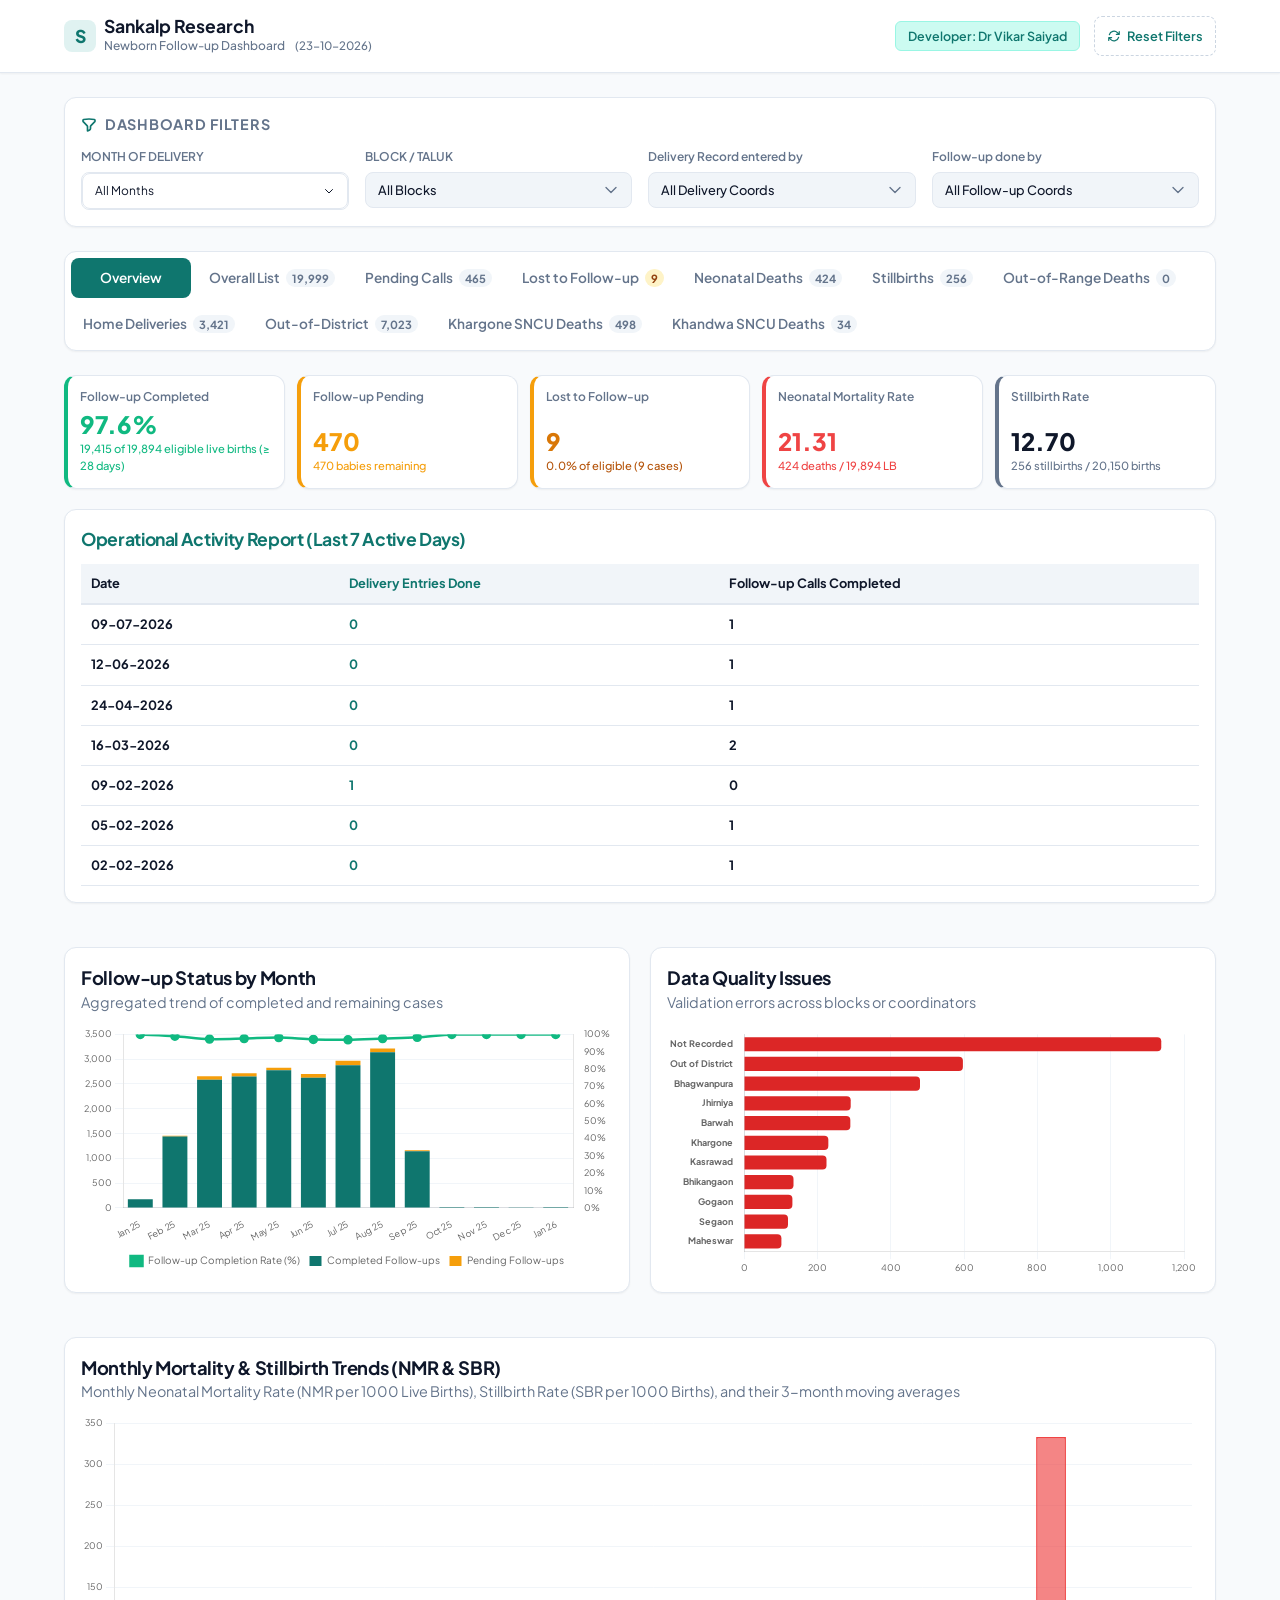
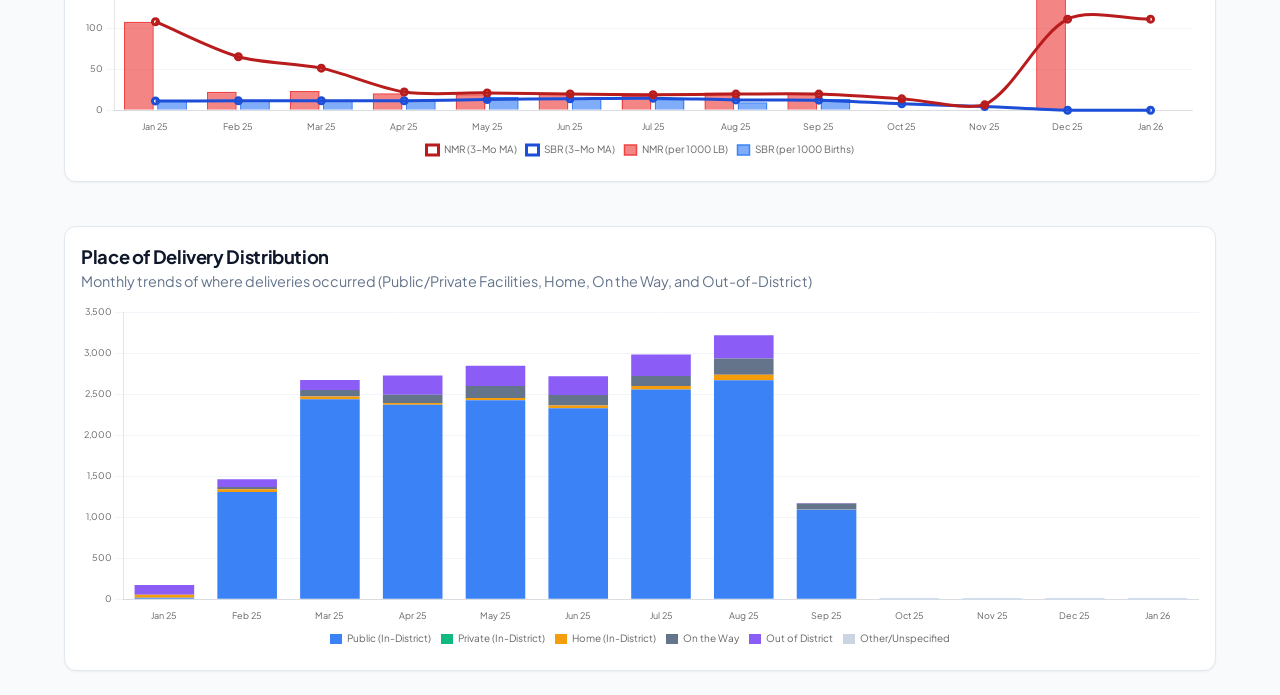
==== templates/index.html @ 80cd926b "Dashboard auto-update: 23-10-2026 17:20:36" ====
<!DOCTYPE html>
<html lang="en">
<head>
    <meta charset="UTF-8">
    <meta name="viewport" content="width=device-width, initial-scale=1.0, maximum-scale=1.0, user-scalable=no">
    <title>Sankalp Follow-up Dashboard</title>
    <link rel="stylesheet" href="index.css">
    <!-- Chart.js Standalone Bundle -->
    <script src="chart.min.js"></script>
</head>
<body>
    <div class="app-container">
        <!-- Sticky Header Navbar -->
        <header class="app-header">
            <div class="header-inner">
                <div class="brand-section">
                    <div class="brand-logo">S</div>
                    <div class="brand-title-wrap">
                        <span class="brand-title">Sankalp Research</span>
                        <span class="brand-subtitle">Newborn Follow-up Dashboard <span id="dashboard-last-updated" style="font-size: 0.72rem; color: #64748b; font-weight: 500; margin-left: 8px;"></span></span>
                    </div>
                </div>
                <div class="header-actions" style="display: flex; align-items: center; gap: 14px;">
                    <span class="developer-credit" style="font-size: 0.78rem; font-weight: 600; color: #0f766e; background: #ccfbf1; border: 1px solid #99f6e4; padding: 5px 12px; border-radius: 6px; white-space: nowrap;">Developer: Dr Vikar Saiyad</span>
                    <button id="reset-filters" class="reset-filters-btn" title="Reset all active filters">
                        <svg xmlns="http://www.w3.org/2000/svg" fill="none" viewBox="0 0 24 24" stroke-width="2" stroke="currentColor" style="width: 14px; height: 14px;">
                            <path stroke-linecap="round" stroke-linejoin="round" d="M16.023 9.348h4.992v-.001M2.985 19.644v-4.992m0 0h4.992m-4.993 0l3.181 3.183a8.25 8.25 0 0013.803-3.7M4.031 9.865a8.25 8.25 0 0113.803-3.7l3.181 3.182m0-4.991v4.99" />
                        </svg>
                        Reset Filters
                    </button>
                </div>
            </div>
        </header>

        <!-- Main Body Wrapper -->
        <main class="app-main">
            
            <!-- 1. Filters Dashboard Panel -->
            <section class="filters-panel" aria-label="Filters Panel">
                <div class="filters-header">
                    <span class="filters-title">
                        <svg xmlns="http://www.w3.org/2000/svg" fill="none" viewBox="0 0 24 24" stroke-width="2.5" stroke="currentColor" style="width: 16px; height: 16px; stroke: var(--color-primary);">
                            <path stroke-linecap="round" stroke-linejoin="round" d="M12 3c2.755 0 5.455.232 8.083.678.533.09.917.556.917 1.096v1.044a2.25 2.25 0 01-.659 1.591l-5.432 5.432a2.25 2.25 0 00-.659 1.591v2.927a2.25 2.25 0 01-1.244 2.013L9.75 21v-6.568a2.25 2.25 0 00-.659-1.591L3.659 7.409A2.25 2.25 0 013 5.818V4.774c0-.54.384-1.006.917-1.096A48.32 48.32 0 0112 3z" />
                        </svg>
                        Dashboard Filters
                    </span>
                </div>
                <div class="filters-grid">
                    <!-- Month Filter (Custom Multiselect) -->
                    <div class="filter-group" style="position: relative;">
                        <label class="filter-label">MONTH OF DELIVERY</label>
                        <div class="custom-multiselect" id="multiselect-month" style="width: 100%; border: 1px solid var(--color-border); border-radius: var(--radius-sm); background: #fff; cursor: pointer; position: relative;">
                            <div class="multiselect-select-box" style="padding: 6px 12px; font-size: 0.75rem; display: flex; justify-content: space-between; align-items: center; height: 36px; border: 1px solid var(--color-border); border-radius: var(--radius-sm);" onclick="toggleMonthDropdown(event)">
                                <span id="multiselect-label-month">All Months</span>
                                <svg style="width: 12px; height: 12px; fill: none; stroke: currentColor; stroke-width: 2;" viewBox="0 0 24 24">
                                    <path stroke-linecap="round" stroke-linejoin="round" d="M19 9l-7 7-7-7" />
                                </svg>
                            </div>
                            <div class="multiselect-options-container" id="multiselect-options-month" style="display: none; position: absolute; top: 100%; left: 0; right: 0; background: #fff; border: 1px solid var(--color-border); border-radius: var(--radius-sm); max-height: 250px; overflow-y: auto; z-index: 1000; box-shadow: var(--shadow-md); padding: 6px 0;">
                                <div style="padding: 4px 12px; border-bottom: 1px solid var(--color-bg-sunken); display: flex; justify-content: space-between; gap: 8px;">
                                    <button onclick="selectMonthPreset('ALL', event)" style="background: none; border: none; color: var(--color-primary); font-size: 0.7rem; font-weight: 700; cursor: pointer; padding: 0;">Select All</button>
                                    <button onclick="selectMonthPreset('NONE', event)" style="background: none; border: none; color: var(--color-text-muted); font-size: 0.7rem; font-weight: 700; cursor: pointer; padding: 0;">Clear All</button>
                                </div>
                                <div id="multiselect-checkbox-list-month">
                                    <!-- Checkboxes populated dynamically -->
                                </div>
                            </div>
                        </div>
                    </div>
                    <!-- Block Filter -->
                    <div class="filter-group">
                        <label for="filter-block" class="filter-label">BLOCK / TALUK</label>
                        <select id="filter-block" class="filter-select">
                            <option value="ALL">All Blocks</option>
                        </select>
                    </div>
                    <!-- Delivery Coordinator Filter -->
                    <div class="filter-group">
                        <label for="filter-deliv-coord" class="filter-label">Delivery Record entered by</label>
                        <select id="filter-deliv-coord" class="filter-select">
                            <option value="ALL">All Coordinators</option>
                        </select>
                    </div>
                    <!-- Follow-up Coordinator Filter -->
                    <div class="filter-group">
                        <label for="filter-followup-coord" class="filter-label">Follow-up done by</label>
                        <select id="filter-followup-coord" class="filter-select">
                            <option value="ALL">All Coordinators</option>
                        </select>
                    </div>
                </div>
            </section>

            <!-- 2. Tab Navigation Header -->
            <nav class="tab-navigation" aria-label="Dashboard Tab Navigation">
                <button class="tab-btn active" data-tab="overview">
                    Overview
                </button>
                <button class="tab-btn" data-tab="overall">
                    Overall List
                    <span id="badge-overall" class="tab-badge">0</span>
                </button>
                <button class="tab-btn" data-tab="pending">
                    Pending Calls
                    <span id="badge-pending" class="tab-badge">0</span>
                </button>
                <button class="tab-btn" data-tab="lost-followup">
                    Lost to Follow-up
                    <span id="badge-lost-followup" class="tab-badge" style="background: #fef3c7; color: #92400e;">0</span>
                </button>
                <button class="tab-btn" data-tab="deaths">
                    Neonatal Deaths
                    <span id="badge-deaths" class="tab-badge">0</span>
                </button>
                <button class="tab-btn" data-tab="stillbirths">
                    Stillbirths
                    <span id="badge-stillbirths" class="tab-badge">0</span>
                </button>
                <button class="tab-btn" data-tab="out-range-deaths">
                    Out-of-Range Deaths
                    <span id="badge-out-range-deaths" class="tab-badge">0</span>
                </button>
                <button class="tab-btn" data-tab="home-deliveries">
                    Home Deliveries
                    <span id="badge-home-deliveries" class="tab-badge">0</span>
                </button>
                <button class="tab-btn" data-tab="out-district-deliveries">
                    Out-of-District
                    <span id="badge-out-district-deliveries" class="tab-badge">0</span>
                </button>
                <button class="tab-btn" data-tab="sncu-deaths">
                    Khargone SNCU Deaths
                    <span id="badge-sncu-deaths" class="tab-badge">0</span>
                </button>
                <button class="tab-btn" data-tab="khandwa-sncu-deaths">
                    Khandwa SNCU Deaths
                    <span id="badge-khandwa-sncu-deaths" class="tab-badge">0</span>
                </button>
            </nav>

            <!-- ================= TAB 1: OVERVIEW & KPIS ================= -->
            <div id="panel-overview" class="tab-panel active">
                <!-- Summary Statistics Cards -->
                <section class="kpis-grid" aria-label="Key Performance Indicators">
                    <div class="kpi-card kpi-completed">
                        <span class="kpi-title">Follow-up Completed</span>
                        <div>
                            <div id="kpi-completion-rate" class="kpi-value">0%</div>
                            <div id="kpi-completion-detail" class="kpi-subtext" style="color: var(--color-success);">0 completed</div>
                        </div>
                    </div>
                    <div class="kpi-card kpi-pending">
                        <span class="kpi-title">Follow-up Pending</span>
                        <div>
                            <div id="kpi-pending-count" class="kpi-value">0</div>
                            <div id="kpi-pending-detail" class="kpi-subtext" style="color: var(--color-warning);">0 babies remaining</div>
                        </div>
                    </div>
                    <div class="kpi-card kpi-lost" style="border-left: 4px solid #f59e0b; cursor: pointer;" onclick="document.querySelector('[data-tab=\'lost-followup\']').click()" title="Click to view Lost to Follow-up cases">
                        <span class="kpi-title">Lost to Follow-up</span>
                        <div>
                            <div id="kpi-lost-count" class="kpi-value" style="color: #d97706;">0</div>
                            <div id="kpi-lost-detail" class="kpi-subtext" style="color: #b45309;">0 cases</div>
                        </div>
                    </div>
                    <div class="kpi-card kpi-nmr">
                        <span class="kpi-title">Neonatal Mortality Rate</span>
                        <div>
                            <div id="kpi-nmr-rate" class="kpi-value">0.00</div>
                            <div id="kpi-nmr-detail" class="kpi-subtext" style="color: var(--color-danger);">0 deaths / 0 live births</div>
                        </div>
                    </div>
                    <div class="kpi-card kpi-sb">
                        <span class="kpi-title">Stillbirth Rate</span>
                        <div>
                            <div id="kpi-stillbirth-rate" class="kpi-value">0.00</div>
                            <div id="kpi-stillbirth-detail" class="kpi-subtext" style="color: var(--color-text-muted);">0 deaths / 0 total</div>
                        </div>
                    </div>
                </section>

                <!-- Last 7 Days Operational Activity Summary -->
                <section class="activity-banner" style="background:#fff; border:1px solid var(--color-border); border-radius:var(--radius-md); padding:16px; margin-bottom:24px; box-shadow:var(--shadow-sm);">
                    <h2 style="font-size:1.1rem; font-weight:700; color:var(--color-primary); margin:0 0 12px 0; display:flex; align-items:center; gap:8px;">
                         Operational Activity Report (Last 7 Active Days)
                    </h2>
                    <div style="overflow-x:auto;">
                        <table class="linelist-table" style="width:100%; border-collapse:collapse; font-size:0.8rem; background:#fff;">
                            <thead>
                                <tr style="background:var(--color-bg-sunken); text-align:left;">
                                    <th style="padding:10px; border-bottom:2px solid var(--color-border); font-weight:700;">Date</th>
                                    <th style="padding:10px; border-bottom:2px solid var(--color-border); color:var(--color-primary); font-weight:700;">Delivery Entries Done</th>
                                    <th style="padding:10px; border-bottom:2px solid var(--color-border); color:var(--color-secondary); font-weight:700;">Follow-up Calls Completed</th>
                                </tr>
                            </thead>
                            <tbody id="activity-report-body">
                                <!-- Populated dynamically -->
                            </tbody>
                        </table>
                    </div>
                </section>

                <!-- Visual Charts Trend Section -->
                <section class="charts-section" aria-label="Visual Analytics">
                    <div class="chart-card">
                        <div class="chart-header">
                            <h2>Follow-up Status by Month</h2>
                            <p>Aggregated trend of completed and remaining cases</p>
                        </div>
                        <div class="chart-container">
                            <canvas id="monthlyTrendChart"></canvas>
                        </div>
                    </div>
                    <div class="chart-card">
                        <div class="chart-header">
                            <h2>Data Quality Issues</h2>
                            <p>Validation errors across blocks or coordinators</p>
                        </div>
                        <div class="chart-container">
                            <canvas id="blockCompletionChart"></canvas>
                        </div>
                    </div>
                </section>

                <!-- Full-width Monthly Mortality & Stillbirth Trends Chart -->
                <section style="margin-top:24px;">
                    <div class="chart-card" style="width:100%; min-height:400px;">
                        <div class="chart-header">
                            <h2>Monthly Mortality & Stillbirth Trends (NMR & SBR)</h2>
                            <p>Monthly Neonatal Mortality Rate (NMR per 1000 Live Births), Stillbirth Rate (SBR per 1000 Births), and their 3-month moving averages</p>
                        </div>
                        <div class="chart-container" style="height:350px;">
                            <canvas id="mortalityTrendChart"></canvas>
                        </div>
                    </div>
                </section>

                <!-- Place of Delivery Distribution Chart -->
                <section style="margin-top:24px;">
                    <div class="chart-card" style="width:100%; min-height:400px;">
                        <div class="chart-header">
                            <h2>Place of Delivery Distribution</h2>
                            <p>Monthly trends of where deliveries occurred (Public/Private Facilities, Home, On the Way, and Out-of-District)</p>
                        </div>
                        <div class="chart-container" style="height:350px;">
                            <canvas id="placeOfDeliveryChart"></canvas>
                        </div>
                    </div>
                </section>
            </div>

            <!-- ================= TAB 2: OVERALL LINE LIST ================= -->
            <div id="panel-overall" class="tab-panel">
                <div class="line-list-wrapper">
                    <div class="list-header-row">
                        <div class="list-title-wrap">
                            <h2>Overall Delivery Records</h2>
                            <p>Full registry of births, tracking delivery status and outcomes (Click rows to expand details)</p>
                        </div>
                        <div class="list-controls">
                            <!-- Toggle to show only discrepancy cases -->
                            <div class="filter-group" style="margin: 0; min-width: 180px; display: inline-flex; flex-direction: column;">
                                <label for="filter-discrepancy-notif-reg" class="filter-label" style="font-size: 0.65rem; margin-bottom: 2px; font-weight: 700; color: var(--color-text-muted);">NOTIFICATION & REGISTRATION VALIDATION FILTER</label>
                                <select id="filter-discrepancy-notif-reg" class="filter-select" style="font-size: 0.75rem; padding: 4px 8px; height: 32px; border: 1px solid var(--color-border); border-radius: var(--radius-sm); background: #fff; cursor: pointer;">
                                    <option value="ALL">All Records</option>
                                    <option value="ANY">Any Form 1 Error</option>
                                    <option value="NONE">No Form 1 Error</option>
                                    <option value="1.1">1.1 Delivery Date Missing</option>
                                    <option value="1.2">1.2 Block Name Missing</option>
                                    <option value="1.3">1.3 Gestational Age Missing</option>
                                    <option value="1.4">1.4 Gestational Age Mismatch</option>
                                    <option value="1.5">1.5 Delivery Type Missing</option>
                                    <option value="1.6">1.6 Delivery Location Missing</option>
                                    <option value="1.7">1.7 Number of Babies Delivered Missing</option>
                                    <option value="1.8">1.8 Baby Not Registered after Notification</option>
                                    <option value="1.9">1.9 Status of the baby at birth mismatched</option>
                                    <option value="1.10">1.10 Stillbirth with GA < 28 wks or Weight < 1000g</option>
                                    <option value="1.11">1.11 Baby Gender Missing</option>
                                    <option value="1.12">1.12 Birth Weight Missing / 9999</option>
                                    <option value="1.13">1.13 Gestational Age < 24 for Live Birth</option>
                                    <option value="1.14">1.14 Intergrowth Chart GA vs BW Mismatch</option>
                                    <option value="1.15">1.15 Mobile Number Issues</option>
                                    <option value="1.16">1.16 Duplicate Entries</option>
                                    <option value="1.17">1.17 Future Date Issues</option>
                                </select>
                            </div>
                            <div class="filter-group" style="margin: 0; min-width: 180px; display: inline-flex; flex-direction: column; margin-left: 12px;">
                                <label for="filter-discrepancy-day29" class="filter-label" style="font-size: 0.65rem; margin-bottom: 2px; font-weight: 700; color: var(--color-text-muted);">DAY 29 FOLLOW-UP VALIDATION FILTER</label>
                                <select id="filter-discrepancy-day29" class="filter-select" style="font-size: 0.75rem; padding: 4px 8px; height: 32px; border: 1px solid var(--color-border); border-radius: var(--radius-sm); background: #fff; cursor: pointer;">
                                    <option value="ALL">All Records</option>
                                    <option value="ANY">Any Form 2 Error</option>
                                    <option value="NONE">No Form 2 Error</option>
                                    <option value="2.1">2.1 Status of Baby at Day 29 Follow-up Missing / Due</option>
                                    <option value="2.2">2.2 Date of Death Missing</option>
                                    <option value="2.3">2.3 Place of Death Missing</option>
                                    <option value="2.4">2.4 Age at Death Invalid</option>
                                    <option value="2.5">2.5 Factors Associated with newborn deaths missing</option>
                                    <option value="2.6">2.6 Follow-up Date Conflicts</option>
                                    <option value="2.7">2.7 Death Timeline Issues</option>
                                </select>
                            </div>
                            <div class="filter-group" style="margin: 0; min-width: 180px; display: inline-flex; flex-direction: column; margin-left: 12px;">
                                <label for="filter-deliv-loc" class="filter-label" style="font-size: 0.65rem; margin-bottom: 2px; font-weight: 700; color: var(--color-text-muted);">DELIVERY LOCATION FILTER</label>
                                <select id="filter-deliv-loc" class="filter-select" style="font-size: 0.75rem; padding: 4px 8px; height: 32px; border: 1px solid var(--color-border); border-radius: var(--radius-sm); background: #fff; cursor: pointer;">
                                    <option value="ALL">All Locations</option>
                                    <option value="Public Facility (In-District)">Public Facility (In-District)</option>
                                    <option value="Private Facility (In-District)">Private Facility (In-District)</option>
                                    <option value="Home (In-District)">Home (In-District)</option>
                                    <option value="On the Way">On the Way</option>
                                    <option value="Out of District">Out of District</option>
                                    <option value="Other/Unspecified">Other/Unspecified</option>
                                </select>
                            </div>
                            <span id="overall-count-badge" class="list-count-badge">0 records</span>
                            <div class="search-bar-wrap">
                                <svg class="search-icon" xmlns="http://www.w3.org/2000/svg" fill="none" viewBox="0 0 24 24" stroke-width="2" stroke="currentColor">
                                    <path stroke-linecap="round" stroke-linejoin="round" d="M21 21l-5.197-5.197m0 0A7.5 7.5 0 105.196 5.196a7.5 7.5 0 0010.637 10.637z" />
                                </svg>
                                <input id="search-overall" type="search" class="search-input" placeholder="Search mother name, ID, phone...">
                            </div>
                            <div class="export-btn-group" style="display: flex; gap: 8px; align-items: center; margin-left: 12px; margin-right: 4px;">
                                <button onclick="exportToCSV('overall')" class="export-btn" title="Export filtered list to Excel CSV" style="display: inline-flex; align-items: center; gap: 4px; padding: 5px 10px; font-size: 11px; font-weight: 600; color: #fff; background: var(--color-primary); border: none; border-radius: var(--radius-sm); cursor: pointer; transition: background 0.15s ease;">
                                    <svg style="width: 12px; height: 12px;" fill="currentColor" viewBox="0 0 24 24"><path d="M19 9h-4V3H9v6H5l7 7 7-7zM5 18v2h14v-2H5z"/></svg> Export
                                </button>
                                <button onclick="copyToClipboard('overall')" class="export-btn" title="Copy filtered list to clipboard" style="display: inline-flex; align-items: center; gap: 4px; padding: 5px 10px; font-size: 11px; font-weight: 600; color: #fff; background: var(--color-secondary); border: none; border-radius: var(--radius-sm); cursor: pointer; transition: background 0.15s ease;">
                                    <svg style="width: 12px; height: 12px;" fill="currentColor" viewBox="0 0 24 24"><path d="M16 1H4c-1.1 0-2 .9-2 2v14h2V3h12V1zm3 4H8c-1.1 0-2 .9-2 2v14c0 1.1.9 2 2 2h11c1.1 0 2-.9 2-2V7c0-1.1-.9-2-2-2zm0 16H8V7h11v14z"/></svg> Copy
                                </button>
                            </div>
                        </div>
                    </div>

                    <!-- Desktop Tables Container -->
                    <div class="table-responsive-container">
                        <table class="dashboard-table" id="overall-table">
                            <thead>
                                <tr>
                                    <th class="sortable" data-sort="id">Record ID <span class="sort-indicator"></span></th>
                                    <th class="sortable" data-sort="block">Block <span class="sort-indicator"></span></th>
                                    <th class="sortable" data-sort="name">Mother Name <span class="sort-indicator"></span></th>
                                    <th class="sortable" data-sort="deliv_date">Delivery Date <span class="sort-indicator"></span></th>
                                    <th class="sortable" data-sort="deliv_loc">Delivery Location <span class="sort-indicator"></span></th>
                                    <th class="sortable" data-sort="deliv_place">Delivery Place Name <span class="sort-indicator"></span></th>
                                    <th class="sortable" data-sort="phone1">Family Mobile <span class="sort-indicator"></span></th>
                                    <th>Baby 1 Final Status</th>
                                    <th>Baby 2 Final Status</th>
                                    <th>Baby 3 Final Status</th>
                                    <th class="sortable" data-sort="has_disc">Issues <span class="sort-indicator"></span></th>
                                </tr>
                            </thead>
                            <tbody id="overall-table-body">
                                <!-- Populated dynamically -->
                            </tbody>
                        </table>
                    </div>

                    <!-- Mobile Card Stack Container -->
                    <div id="overall-cards-container" class="cards-list-container">
                        <!-- Populated dynamically -->
                    </div>

                    <div class="load-more-wrap">
                        <button id="load-more-overall" class="load-more-btn">Load More Records</button>
                    </div>
                </div>
            </div>

            <!-- ================= TAB 3: PENDING FOLLOW UP LINE LIST ================= -->
            <div id="panel-pending" class="tab-panel">
                <div class="line-list-wrapper">
                    <div class="list-header-row">
                        <div class="list-title-wrap">
                            <h2>Remaining 28-day Follow-up Calls</h2>
                            <p>Live list of mothers requiring newborn tracking calls with address & ASHA contacts</p>
                        </div>
                        <div class="list-controls">
                            <span id="pending-count-badge" class="list-count-badge">0 pending</span>
                            <div class="filter-group-inline" style="margin-right: 12px; display: inline-flex; align-items: center; gap: 6px;">
                                <label for="filter-pending-type" style="font-size: 0.65rem; font-weight: 700; color: var(--color-text-muted); text-transform: uppercase;">Follow-up Type</label>
                                <select id="filter-pending-type" class="filter-select" style="font-size: 0.75rem; padding: 4px 8px; height: 32px; border: 1px solid var(--color-border); border-radius: var(--radius-sm); background: #fff; cursor: pointer; min-width: 250px;">
                                    <option value="ALL">All Pending (Age >= 29 Days)</option>
                                    <option value="D29">29th Day Follow-up (Age 29 Days)</option>
                                    <option value="OVERDUE">Previous Pending Follow-ups (Age >= 30 Days)</option>
                                </select>
                            </div>
                            <div class="search-bar-wrap">
                                <svg class="search-icon" xmlns="http://www.w3.org/2000/svg" fill="none" viewBox="0 0 24 24" stroke-width="2" stroke="currentColor">
                                    <path stroke-linecap="round" stroke-linejoin="round" d="M21 21l-5.197-5.197m0 0A7.5 7.5 0 105.196 5.196a7.5 7.5 0 0010.637 10.637z" />
                                </svg>
                                <input id="search-pending" type="search" class="search-input" placeholder="Search name, phone, village...">
                            </div>
                            <div class="export-btn-group" style="display: flex; gap: 8px; align-items: center; margin-left: 12px; margin-right: 4px;">
                                <button onclick="exportToCSV('pending')" class="export-btn" title="Export filtered list to Excel CSV" style="display: inline-flex; align-items: center; gap: 4px; padding: 5px 10px; font-size: 11px; font-weight: 600; color: #fff; background: var(--color-primary); border: none; border-radius: var(--radius-sm); cursor: pointer; transition: background 0.15s ease;">
                                    <svg style="width: 12px; height: 12px;" fill="currentColor" viewBox="0 0 24 24"><path d="M19 9h-4V3H9v6H5l7 7 7-7zM5 18v2h14v-2H5z"/></svg> Export
                                </button>
                                <button onclick="copyToClipboard('pending')" class="export-btn" title="Copy filtered list to clipboard" style="display: inline-flex; align-items: center; gap: 4px; padding: 5px 10px; font-size: 11px; font-weight: 600; color: #fff; background: var(--color-secondary); border: none; border-radius: var(--radius-sm); cursor: pointer; transition: background 0.15s ease;">
                                    <svg style="width: 12px; height: 12px;" fill="currentColor" viewBox="0 0 24 24"><path d="M16 1H4c-1.1 0-2 .9-2 2v14h2V3h12V1zm3 4H8c-1.1 0-2 .9-2 2v14c0 1.1.9 2 2 2h11c1.1 0 2-.9 2-2V7c0-1.1-.9-2-2-2zm0 16H8V7h11v14z"/></svg> Copy
                                </button>
                            </div>
                        </div>
                    </div>

                    <!-- Desktop Tables Container -->
                    <div class="table-responsive-container">
                        <table class="dashboard-table" id="pending-table">
                            <thead>
                                <tr>
                                    <th class="sortable" data-sort="id">Record ID <span class="sort-indicator"></span></th>
                                    <th class="sortable" data-sort="block">Block <span class="sort-indicator"></span></th>
                                    <th class="sortable" data-sort="name">Mother Name <span class="sort-indicator"></span></th>
                                    <th class="sortable" data-sort="delivery_date">Delivery Date <span class="sort-indicator"></span></th>
                                    <th class="sortable" data-sort="coord">Entered By <span class="sort-indicator"></span></th>
                                    <th class="sortable" data-sort="village">Address Details (Village, GP) <span class="sort-indicator"></span></th>
                                    <th>ASHA & Subcentre Contacts</th>
                                    <th>Calls (Pill Buttons)</th>
                                    <th>Final Status</th>
                                </tr>
                            </thead>
                            <tbody id="pending-table-body">
                                <!-- Populated dynamically -->
                            </tbody>
                        </table>
                    </div>

                    <!-- Mobile Card Stack Container -->
                    <div id="pending-cards-container" class="cards-list-container">
                        <!-- Populated dynamically -->
                    </div>

                    <div class="load-more-wrap">
                        <button id="load-more-pending" class="load-more-btn">Load More Pending</button>
                    </div>
                </div>
            </div>


            <!-- ================= TAB: LOST TO FOLLOW-UP LINE LIST ================= -->
            <div id="panel-lost-followup" class="tab-panel">
                <div class="line-list-wrapper">
                    <div class="list-header-row">
                        <div class="list-title-wrap">
                            <h2>Lost to Follow-up Cases</h2>
                            <p>Line list of mothers and newborns where 28-day follow-up could not be completed due to invalid numbers, switch off, or migration</p>
                        </div>
                        <div class="list-controls">
                            <span id="lost-followup-count-badge" class="list-count-badge">0 cases</span>
                            <div class="filter-group-inline" style="margin-right: 12px; display: inline-flex; align-items: center; gap: 6px;">
                                <label for="filter-lost-category" style="font-size: 0.65rem; font-weight: 700; color: var(--color-text-muted); text-transform: uppercase;">Lost Reason</label>
                                <select id="filter-lost-category" class="filter-select" style="font-size: 0.75rem; padding: 4px 8px; height: 32px; border: 1px solid var(--color-border); border-radius: var(--radius-sm); background: #fff; cursor: pointer; min-width: 200px;">
                                    <option value="ALL">All Reasons</option>
                                    <option value="Wrong Number">Wrong Number (गलत नंबर)</option>
                                    <option value="Switched Off">Switched Off (स्विच ऑफ)</option>
                                    <option value="Not Responding">Not Responding (कॉल नहीं उठाया)</option>
                                    <option value="Contact Not Available">Contact Not Available (संपर्क उपलब्ध नहीं)</option>
                                    <option value="Out of District / Migrated">Out of District / Migrated (पलायन)</option>
                                    <option value="Other Reason">Other Reason (अन्य कारण)</option>
                                </select>
                            </div>
                            <div class="search-bar-wrap">
                                <svg class="search-icon" xmlns="http://www.w3.org/2000/svg" fill="none" viewBox="0 0 24 24" stroke-width="2" stroke="currentColor">
                                    <path stroke-linecap="round" stroke-linejoin="round" d="M21 21l-5.197-5.197m0 0A7.5 7.5 0 105.196 5.196a7.5 7.5 0 0010.637 10.637z" />
                                </svg>
                                <input id="search-lost-followup" type="search" class="search-input" placeholder="Search name, phone, village, reason...">
                            </div>
                            <div class="export-btn-group" style="display: flex; gap: 8px; align-items: center; margin-left: 12px; margin-right: 4px;">
                                <button onclick="exportToCSV('lost-followup')" class="export-btn" title="Export filtered list to Excel CSV" style="display: inline-flex; align-items: center; gap: 4px; padding: 5px 10px; font-size: 11px; font-weight: 600; color: #fff; background: var(--color-primary); border: none; border-radius: var(--radius-sm); cursor: pointer; transition: background 0.15s ease;">
                                    <svg style="width: 12px; height: 12px;" fill="currentColor" viewBox="0 0 24 24"><path d="M19 9h-4V3H9v6H5l7 7 7-7zM5 18v2h14v-2H5z"/></svg> Export
                                </button>
                                <button onclick="copyToClipboard('lost-followup')" class="export-btn" title="Copy filtered list to clipboard" style="display: inline-flex; align-items: center; gap: 4px; padding: 5px 10px; font-size: 11px; font-weight: 600; color: #fff; background: var(--color-secondary); border: none; border-radius: var(--radius-sm); cursor: pointer; transition: background 0.15s ease;">
                                    <svg style="width: 12px; height: 12px;" fill="currentColor" viewBox="0 0 24 24"><path d="M16 1H4c-1.1 0-2 .9-2 2v14h2V3h12V1zm3 4H8c-1.1 0-2 .9-2 2v14c0 1.1.9 2 2 2h11c1.1 0 2-.9 2-2V7c0-1.1-.9-2-2-2zm0 16H8V7h11v14z"/></svg> Copy
                                </button>
                            </div>
                        </div>
                    </div>

                    <!-- Desktop Tables Container -->
                    <div class="table-responsive-container">
                        <table class="dashboard-table" id="lost-followup-table">
                            <thead>
                                <tr>
                                    <th class="sortable" data-sort="id">Record ID <span class="sort-indicator"></span></th>
                                    <th class="sortable" data-sort="block">Block <span class="sort-indicator"></span></th>
                                    <th class="sortable" data-sort="name">Mother Name <span class="sort-indicator"></span></th>
                                    <th class="sortable" data-sort="delivery_date">Delivery Date & Age <span class="sort-indicator"></span></th>
                                    <th class="sortable" data-sort="followup_coord">Follow-up Coordinator <span class="sort-indicator"></span></th>
                                    <th class="sortable" data-sort="village">Address Details (Village, Subcentre) <span class="sort-indicator"></span></th>
                                    <th>ANM & CHO Contacts</th>
                                    <th>Family Mobile No.</th>
                                    <th>Loss Category & Remark</th>
                                </tr>
                            </thead>
                            <tbody id="lost-followup-table-body">
                                <!-- Populated dynamically -->
                            </tbody>
                        </table>
                    </div>

                    <!-- Mobile Card Stack Container -->
                    <div id="lost-followup-cards-container" class="cards-list-container">
                        <!-- Populated dynamically -->
                    </div>

                    <div class="load-more-wrap">
                        <button id="load-more-lost-followup" class="load-more-btn">Load More Lost Cases</button>
                    </div>
                </div>
            </div>

            <!-- ================= TAB 4: NEONATAL DEATHS LINE LIST ================= -->
            <div id="panel-deaths" class="tab-panel">
                <div class="line-list-wrapper">
                    <div class="list-header-row">
                        <div class="list-title-wrap">
                            <h2>Neonatal Death Registry (<= 28 Days)</h2>
                            <p>List of live-born babies who died during the neonatal follow-up window</p>
                        </div>
                        <div class="list-controls">
                            <span id="deaths-count-badge" class="list-count-badge">0 deaths</span>
                            <div class="search-bar-wrap">
                                <svg class="search-icon" xmlns="http://www.w3.org/2000/svg" fill="none" viewBox="0 0 24 24" stroke-width="2" stroke="currentColor">
                                    <path stroke-linecap="round" stroke-linejoin="round" d="M21 21l-5.197-5.197m0 0A7.5 7.5 0 105.196 5.196a7.5 7.5 0 0010.637 10.637z" />
                                </svg>
                                <input id="search-deaths" type="search" class="search-input" placeholder="Search mother name, baby ID...">
                            </div>
                            <div class="export-btn-group" style="display: flex; gap: 8px; align-items: center; margin-left: 12px; margin-right: 4px;">
                                <button onclick="exportToCSV('deaths')" class="export-btn" title="Export filtered list to Excel CSV" style="display: inline-flex; align-items: center; gap: 4px; padding: 5px 10px; font-size: 11px; font-weight: 600; color: #fff; background: var(--color-primary); border: none; border-radius: var(--radius-sm); cursor: pointer; transition: background 0.15s ease;">
                                    <svg style="width: 12px; height: 12px;" fill="currentColor" viewBox="0 0 24 24"><path d="M19 9h-4V3H9v6H5l7 7 7-7zM5 18v2h14v-2H5z"/></svg> Export
                                </button>
                                <button onclick="copyToClipboard('deaths')" class="export-btn" title="Copy filtered list to clipboard" style="display: inline-flex; align-items: center; gap: 4px; padding: 5px 10px; font-size: 11px; font-weight: 600; color: #fff; background: var(--color-secondary); border: none; border-radius: var(--radius-sm); cursor: pointer; transition: background 0.15s ease;">
                                    <svg style="width: 12px; height: 12px;" fill="currentColor" viewBox="0 0 24 24"><path d="M16 1H4c-1.1 0-2 .9-2 2v14h2V3h12V1zm3 4H8c-1.1 0-2 .9-2 2v14c0 1.1.9 2 2 2h11c1.1 0 2-.9 2-2V7c0-1.1-.9-2-2-2zm0 16H8V7h11v14z"/></svg> Copy
                                </button>
                            </div>
                        </div>
                    </div>

                    <!-- Neonatal Deaths Sub-Filters -->
                    <div class="tab-filters-row" style="display:flex; flex-wrap:wrap; gap:16px; margin-bottom:16px; background:#f8fafc; padding:12px; border-radius:var(--radius-sm); border: 1px solid var(--color-border); align-items:center;">
                        <div class="filter-group" style="margin: 0; min-width: 140px; display: flex; flex-direction: column;">
                            <label for="filter-death-baby-num" class="filter-label" style="font-size: 0.65rem; margin-bottom: 2px; font-weight:700; color: var(--color-text-muted);">FILTER BY BABY NUMBER</label>
                            <select id="filter-death-baby-num" class="filter-select" style="font-size: 0.75rem; padding: 4px 8px; height: 32px; width: 100%; border: 1px solid var(--color-border); border-radius: var(--radius-sm); background: #fff; cursor: pointer;">
                                <option value="ALL">All Babies</option>
                                <option value="Baby 1">Baby 1</option>
                                <option value="Baby 2">Baby 2</option>
                                <option value="Baby 3">Baby 3</option>
                            </select>
                        </div>
                        <div class="filter-group" style="margin: 0; min-width: 180px; display: flex; flex-direction: column;">
                            <label for="filter-death-place" class="filter-label" style="font-size: 0.65rem; margin-bottom: 2px; font-weight:700; color: var(--color-text-muted);">FILTER BY PLACE OF DEATH</label>
                            <select id="filter-death-place" class="filter-select" style="font-size: 0.75rem; padding: 4px 8px; height: 32px; width: 100%; border: 1px solid var(--color-border); border-radius: var(--radius-sm); background: #fff; cursor: pointer;">
                                <option value="ALL">All Places of Death</option>
                            </select>
                        </div>
                        <div class="filter-group" style="margin: 0; min-width: 200px; display: flex; flex-direction: column;">
                            <label for="filter-death-deliv-place" class="filter-label" style="font-size: 0.65rem; margin-bottom: 2px; font-weight:700; color: var(--color-text-muted);">FILTER BY PLACE OF DELIVERY (COL BY)</label>
                            <select id="filter-death-deliv-place" class="filter-select" style="font-size: 0.75rem; padding: 4px 8px; height: 32px; width: 100%; border: 1px solid var(--color-border); border-radius: var(--radius-sm); background: #fff; cursor: pointer;">
                                <option value="ALL">All Places of Delivery</option>
                            </select>
                        </div>
                    </div>

                    <!-- Desktop Tables Container -->
                    <div class="table-responsive-container">
                        <table class="dashboard-table" id="deaths-table">
                            <thead>
                                <tr>
                                    <th class="sortable" data-sort="id">Record ID <span class="sort-indicator">↕</span></th>
                                    <th class="sortable" data-sort="block">Block <span class="sort-indicator">↕</span></th>
                                    <th class="sortable" data-sort="name">Mother Name <span class="sort-indicator">↕</span></th>
                                    <th class="sortable" data-sort="baby_num">Baby <span class="sort-indicator">↕</span></th>
                                    <th class="sortable" data-sort="sex">Sex <span class="sort-indicator">↕</span></th>
                                    <th class="sortable" data-sort="weight">Birth Weight <span class="sort-indicator">↕</span></th>
                                    <th class="sortable" data-sort="delivery_date">Delivery Date <span class="sort-indicator">↕</span></th>
                                    <th class="sortable" data-sort="death_date">Death Date <span class="sort-indicator">↕</span></th>
                                    <th class="sortable" data-sort="age_at_death">Age at Death <span class="sort-indicator">↕</span></th>
                                    <th class="sortable" data-sort="place_of_death">Place of Death <span class="sort-indicator">↕</span></th>
                                    <th class="sortable" data-sort="phone1">Phone <span class="sort-indicator">↕</span></th>
                                </tr>
                            </thead>
                            <tbody id="deaths-table-body">
                                <!-- Populated dynamically -->
                            </tbody>
                        </table>
                    </div>

                    <!-- Mobile Card Stack Container -->
                    <div id="deaths-cards-container" class="cards-list-container">
                        <!-- Populated dynamically -->
                    </div>

                    <div class="load-more-wrap">
                        <button id="load-more-deaths" class="load-more-btn">Load More Deaths</button>
                    </div>
                </div>
            </div>

            <!-- ================= TAB 5: STILLBIRTH LINE LIST ================= -->
            <div id="panel-stillbirths" class="tab-panel">
                <div class="line-list-wrapper">
                    <div class="list-header-row">
                        <div class="list-title-wrap">
                            <h2>Stillbirth / IUD Registry</h2>
                            <p>List of stillborn cases (Intrauterine Deaths) reported at registration</p>
                        </div>
                        <div class="list-controls">
                            <span id="stillbirths-count-badge" class="list-count-badge">0 stillbirths</span>
                            <div class="search-bar-wrap">
                                <svg class="search-icon" xmlns="http://www.w3.org/2000/svg" fill="none" viewBox="0 0 24 24" stroke-width="2" stroke="currentColor">
                                    <path stroke-linecap="round" stroke-linejoin="round" d="M21 21l-5.197-5.197m0 0A7.5 7.5 0 105.196 5.196a7.5 7.5 0 0010.637 10.637z" />
                                </svg>
                                <input id="search-stillbirths" type="search" class="search-input" placeholder="Search mother name, baby ID...">
                            </div>
                            <div class="export-btn-group" style="display: flex; gap: 8px; align-items: center; margin-left: 12px; margin-right: 4px;">
                                <button onclick="exportToCSV('stillbirths')" class="export-btn" title="Export filtered list to Excel CSV" style="display: inline-flex; align-items: center; gap: 4px; padding: 5px 10px; font-size: 11px; font-weight: 600; color: #fff; background: var(--color-primary); border: none; border-radius: var(--radius-sm); cursor: pointer; transition: background 0.15s ease;">
                                    <svg style="width: 12px; height: 12px;" fill="currentColor" viewBox="0 0 24 24"><path d="M19 9h-4V3H9v6H5l7 7 7-7zM5 18v2h14v-2H5z"/></svg> Export
                                </button>
                                <button onclick="copyToClipboard('stillbirths')" class="export-btn" title="Copy filtered list to clipboard" style="display: inline-flex; align-items: center; gap: 4px; padding: 5px 10px; font-size: 11px; font-weight: 600; color: #fff; background: var(--color-secondary); border: none; border-radius: var(--radius-sm); cursor: pointer; transition: background 0.15s ease;">
                                    <svg style="width: 12px; height: 12px;" fill="currentColor" viewBox="0 0 24 24"><path d="M16 1H4c-1.1 0-2 .9-2 2v14h2V3h12V1zm3 4H8c-1.1 0-2 .9-2 2v14c0 1.1.9 2 2 2h11c1.1 0 2-.9 2-2V7c0-1.1-.9-2-2-2zm0 16H8V7h11v14z"/></svg> Copy
                                </button>
                            </div>
                        </div>
                    </div>

                    <!-- Stillbirths Sub-Filters -->
                    <div class="tab-filters-row" style="display:flex; flex-wrap:wrap; gap:16px; margin-bottom:16px; background:#f8fafc; padding:12px; border-radius:var(--radius-sm); border: 1px solid var(--color-border); align-items:center;">
                        <div class="filter-group" style="margin: 0; min-width: 180px; display: flex; flex-direction: column;">
                            <label for="filter-stillbirth-loc" class="filter-label" style="font-size: 0.65rem; margin-bottom: 2px; font-weight:700; color: var(--color-text-muted);">FILTER BY DELIVERY LOCATION</label>
                            <select id="filter-stillbirth-loc" class="filter-select" style="font-size: 0.75rem; padding: 4px 8px; height: 32px; width: 100%; border: 1px solid var(--color-border); border-radius: var(--radius-sm); background: #fff; cursor: pointer;">
                                <option value="ALL">All Locations</option>
                                <option value="Home">Home</option>
                                <option value="Public health facility">Public health facility</option>
                                <option value="Private health facility">Private health facility</option>
                                <option value="On the way">On the way</option>
                            </select>
                        </div>
                        <div class="filter-group" style="margin: 0; min-width: 140px; display: flex; flex-direction: column;">
                            <label for="filter-stillbirth-baby-num" class="filter-label" style="font-size: 0.65rem; margin-bottom: 2px; font-weight:700; color: var(--color-text-muted);">FILTER BY BABY NUMBER</label>
                            <select id="filter-stillbirth-baby-num" class="filter-select" style="font-size: 0.75rem; padding: 4px 8px; height: 32px; width: 100%; border: 1px solid var(--color-border); border-radius: var(--radius-sm); background: #fff; cursor: pointer;">
                                <option value="ALL">All Babies</option>
                                <option value="Baby 1">Baby 1</option>
                                <option value="Baby 2">Baby 2</option>
                                <option value="Baby 3">Baby 3</option>
                            </select>
                        </div>
                        <div class="filter-group" style="margin: 0; min-width: 180px; display: flex; flex-direction: column;">
                            <label for="filter-stillbirth-place" class="filter-label" style="font-size: 0.65rem; margin-bottom: 2px; font-weight:700; color: var(--color-text-muted);">FILTER BY PLACE NAME</label>
                            <select id="filter-stillbirth-place" class="filter-select" style="font-size: 0.75rem; padding: 4px 8px; height: 32px; width: 100%; border: 1px solid var(--color-border); border-radius: var(--radius-sm); background: #fff; cursor: pointer;">
                                <option value="ALL">All Places</option>
                            </select>
                        </div>
                    </div>

                    <!-- Desktop Tables Container -->
                    <div class="table-responsive-container">
                        <table class="dashboard-table" id="stillbirths-table">
                            <thead>
                                <tr>
                                    <th class="sortable" data-sort="id">Record ID <span class="sort-indicator"></span></th>
                                    <th class="sortable" data-sort="block">Block <span class="sort-indicator"></span></th>
                                    <th class="sortable" data-sort="name">Mother Name <span class="sort-indicator"></span></th>
                                    <th class="sortable" data-sort="baby_num">Baby <span class="sort-indicator"></span></th>
                                    <th class="sortable" data-sort="sex">Sex <span class="sort-indicator"></span></th>
                                    <th class="sortable" data-sort="weight">Birth Weight <span class="sort-indicator"></span></th>
                                    <th class="sortable" data-sort="delivery_date">Delivery Date <span class="sort-indicator"></span></th>
                                    <th class="sortable" data-sort="deliv_loc">Delivery Location <span class="sort-indicator"></span></th>
                                    <th class="sortable" data-sort="deliv_place">Delivery Place Name <span class="sort-indicator"></span></th>
                                    <th class="sortable" data-sort="phone1">Phone <span class="sort-indicator"></span></th>
                                </tr>
                            </thead>
                            <tbody id="stillbirths-table-body">
                                <!-- Populated dynamically -->
                            </tbody>
                        </table>
                    </div>

                    <!-- Mobile Card Stack Container -->
                    <div id="stillbirths-cards-container" class="cards-list-container">
                        <!-- Populated dynamically -->
                    </div>

                    <div class="load-more-wrap">
                        <button id="load-more-stillbirths" class="load-more-btn">Load More Stillbirths</button>
                    </div>
                </div>
            </div>

            <!-- ================= TAB 6: OUT OF RANGE DEATHS LINE LIST ================= -->
            <div id="panel-out-range-deaths" class="tab-panel">
                <div class="line-list-wrapper">
                    <div class="list-header-row">
                        <div class="list-title-wrap">
                            <h2>Out-of-Range Deaths Registry (&lt; 0 days or &gt; 28 days)</h2>
                            <p>Verification list for babies with anomalous ages at death (potential date entry issues)</p>
                        </div>
                        <div class="list-controls">
                            <span id="out-range-deaths-count-badge" class="list-count-badge">0 out-of-range</span>
                            <div class="search-bar-wrap">
                                <svg class="search-icon" xmlns="http://www.w3.org/2000/svg" fill="none" viewBox="0 0 24 24" stroke-width="2" stroke="currentColor">
                                    <path stroke-linecap="round" stroke-linejoin="round" d="M21 21l-5.197-5.197m0 0A7.5 7.5 0 105.196 5.196a7.5 7.5 0 0010.637 10.637z" />
                                </svg>
                                <input id="search-out-range-deaths" type="search" class="search-input" placeholder="Search mother name, baby ID...">
                            </div>
                            <div class="export-btn-group" style="display: flex; gap: 8px; align-items: center; margin-left: 12px; margin-right: 4px;">
                                <button onclick="exportToCSV('out_range_deaths')" class="export-btn" title="Export filtered list to Excel CSV" style="display: inline-flex; align-items: center; gap: 4px; padding: 5px 10px; font-size: 11px; font-weight: 600; color: #fff; background: var(--color-primary); border: none; border-radius: var(--radius-sm); cursor: pointer; transition: background 0.15s ease;">
                                    <svg style="width: 12px; height: 12px;" fill="currentColor" viewBox="0 0 24 24"><path d="M19 9h-4V3H9v6H5l7 7 7-7zM5 18v2h14v-2H5z"/></svg> Export
                                </button>
                                <button onclick="copyToClipboard('out_range_deaths')" class="export-btn" title="Copy filtered list to clipboard" style="display: inline-flex; align-items: center; gap: 4px; padding: 5px 10px; font-size: 11px; font-weight: 600; color: #fff; background: var(--color-secondary); border: none; border-radius: var(--radius-sm); cursor: pointer; transition: background 0.15s ease;">
                                    <svg style="width: 12px; height: 12px;" fill="currentColor" viewBox="0 0 24 24"><path d="M16 1H4c-1.1 0-2 .9-2 2v14h2V3h12V1zm3 4H8c-1.1 0-2 .9-2 2v14c0 1.1.9 2 2 2h11c1.1 0 2-.9 2-2V7c0-1.1-.9-2-2-2zm0 16H8V7h11v14z"/></svg> Copy
                                </button>
                            </div>
                        </div>
                    </div>

                    <!-- Desktop Tables Container -->
                    <div class="table-responsive-container">
                        <table class="dashboard-table" id="out-range-deaths-table">
                            <thead>
                                <tr>
                                    <th class="sortable" data-sort="id">Record ID <span class="sort-indicator"></span></th>
                                    <th class="sortable" data-sort="block">Block <span class="sort-indicator"></span></th>
                                    <th class="sortable" data-sort="name">Mother Name <span class="sort-indicator"></span></th>
                                    <th class="sortable" data-sort="baby_num">Baby <span class="sort-indicator"></span></th>
                                    <th class="sortable" data-sort="sex">Sex <span class="sort-indicator"></span></th>
                                    <th class="sortable" data-sort="weight">Birth Weight <span class="sort-indicator"></span></th>
                                    <th class="sortable" data-sort="delivery_date">Delivery Date <span class="sort-indicator"></span></th>
                                    <th class="sortable" data-sort="death_date">Death Date <span class="sort-indicator"></span></th>
                                    <th class="sortable" data-sort="age_at_death">Age at Death <span class="sort-indicator"></span></th>
                                    <th class="sortable" data-sort="deliv_place">Place of Delivery <span class="sort-indicator"></span></th>
                                    <th class="sortable" data-sort="place_of_death">Place of Death <span class="sort-indicator"></span></th>
                                    <th class="sortable" data-sort="phone1">Phone <span class="sort-indicator"></span></th>
                                </tr>
                            </thead>
                            <tbody id="out-range-deaths-table-body">
                                <!-- Populated dynamically -->
                            </tbody>
                        </table>
                    </div>

                    <!-- Mobile Card Stack Container -->
                    <div id="out-range-deaths-cards-container" class="cards-list-container">
                        <!-- Populated dynamically -->
                    </div>

                    <div class="load-more-wrap">
                        <button id="load-more-out-range-deaths" class="load-more-btn">Load More Out-of-Range</button>
                    </div>
                </div>
            </div>

            <!-- ================= TAB 7: HOME DELIVERIES LINE LIST ================= -->
            <div id="panel-home-deliveries" class="tab-panel">
                <!-- Anmol Home Deliveries Summary Cards (Interactive 1-Click Filters) -->
                <section class="anmol-summary-grid" style="display:grid; grid-template-columns: repeat(auto-fit, minmax(200px, 1fr)); gap: 16px; margin-bottom: 16px; margin-top: 8px;">
                    <div class="kpi-card home-kpi-filter-card active-kpi-card" data-home-filter="ALL" style="background:#f1f5f9; border-left:4px solid #64748b; padding:12px; border-radius:var(--radius-md); box-shadow:var(--shadow-sm); cursor:pointer; transition:all 0.2s ease;" title="Click to filter all home deliveries">
                        <span class="kpi-title" style="color:#64748b; font-size:0.75rem; font-weight:700; text-transform:uppercase; display:block; margin-bottom:4px;">Total Home Deliveries</span>
                        <div id="anmol-home-total" class="kpi-value" style="font-size:1.6rem; font-weight:800; color:#334155;">0</div>
                    </div>
                    <div class="kpi-card home-kpi-filter-card" data-home-filter="exact" style="background:#ecfdf5; border-left:4px solid #10b981; padding:12px; border-radius:var(--radius-md); box-shadow:var(--shadow-sm); cursor:pointer; transition:all 0.2s ease;" title="Click to filter accurately recorded cases">
                        <span class="kpi-title" style="color:#047857; font-size:0.75rem; font-weight:700; text-transform:uppercase; display:block; margin-bottom:4px;">Accurately recorded in REDCap</span>
                        <div id="anmol-home-exact" class="kpi-value" style="font-size:1.6rem; font-weight:800; color:#047857;">0</div>
                    </div>
                    <div class="kpi-card home-kpi-filter-card" data-home-filter="spelling" style="background:#fffbeb; border-left:4px solid #f59e0b; padding:12px; border-radius:var(--radius-md); box-shadow:var(--shadow-sm); cursor:pointer; transition:all 0.2s ease;" title="Click to filter spelling/data mismatches">
                        <span class="kpi-title" style="color:#b45309; font-size:0.75rem; font-weight:700; text-transform:uppercase; display:block; margin-bottom:4px;">Recorded with spelling mismatch</span>
                        <div id="anmol-home-spelling" class="kpi-value" style="font-size:1.6rem; font-weight:800; color:#b45309;">0</div>
                    </div>
                    <div class="kpi-card home-kpi-filter-card" data-home-filter="unmatched" style="background:#fef2f2; border-left:4px solid #ef4444; padding:12px; border-radius:var(--radius-md); box-shadow:var(--shadow-sm); cursor:pointer; transition:all 0.2s ease;" title="Click to filter unrecorded cases in REDCap">
                        <span class="kpi-title" style="color:#b91c1c; font-size:0.75rem; font-weight:700; text-transform:uppercase; display:block; margin-bottom:4px;">Not Recorded in REDCap</span>
                        <div id="anmol-home-unmatched" class="kpi-value" style="font-size:1.6rem; font-weight:800; color:#b91c1c;">0</div>
                    </div>
                </section>
                <div class="line-list-wrapper">
                    <div class="list-header-row">
                        <div class="list-title-wrap">
                            <h2>Home Delivery Cases (Anmol Data)</h2>
                            <p>Line list of mothers who delivered at home (Click rows to expand clinical details)</p>
                        </div>
                        <div class="list-controls">
                            <span id="home-deliveries-count-badge" class="list-count-badge">0 cases</span>
                            
                            <div class="search-bar-wrap">
                                <svg class="search-icon" xmlns="http://www.w3.org/2000/svg" fill="none" viewBox="0 0 24 24" stroke-width="2" stroke="currentColor">
                                    <path stroke-linecap="round" stroke-linejoin="round" d="M21 21l-5.197-5.197m0 0A7.5 7.5 0 105.196 5.196a7.5 7.5 0 0010.637 10.637z" />
                                </svg>
                                <input id="search-home-deliveries" type="search" class="search-input" placeholder="Search mother name, MPID, block...">
                            </div>
                            <div class="export-btn-group" style="display: flex; gap: 8px; align-items: center; margin-left: 12px; margin-right: 4px;">
                                <button onclick="exportToCSV('home_deliveries')" class="export-btn" title="Export filtered list to Excel CSV" style="display: inline-flex; align-items: center; gap: 4px; padding: 5px 10px; font-size: 11px; font-weight: 600; color: #fff; background: var(--color-primary); border: none; border-radius: var(--radius-sm); cursor: pointer; transition: background 0.15s ease;">
                                    <svg style="width: 12px; height: 12px;" fill="currentColor" viewBox="0 0 24 24"><path d="M19 9h-4V3H9v6H5l7 7 7-7zM5 18v2h14v-2H5z"/></svg> Export
                                </button>
                                <button onclick="copyToClipboard('home_deliveries')" class="export-btn" title="Copy filtered list to clipboard" style="display: inline-flex; align-items: center; gap: 4px; padding: 5px 10px; font-size: 11px; font-weight: 600; color: #fff; background: var(--color-secondary); border: none; border-radius: var(--radius-sm); cursor: pointer; transition: background 0.15s ease;">
                                    <svg style="width: 12px; height: 12px;" fill="currentColor" viewBox="0 0 24 24"><path d="M16 1H4c-1.1 0-2 .9-2 2v14h2V3h12V1zm3 4H8c-1.1 0-2 .9-2 2v14c0 1.1.9 2 2 2h11c1.1 0 2-.9 2-2V7c0-1.1-.9-2-2-2zm0 16H8V7h11v14z"/></svg> Copy
                                </button>
                            </div>
                        </div>
                    </div>

                    <!-- Desktop Tables Container -->
                    <div class="table-responsive-container">
                        <table class="dashboard-table" id="home-deliveries-table">
                            <thead>
                                <tr>
                                    <th class="sortable" data-sort="id">MPID <span class="sort-indicator"></span></th>
                                    <th class="sortable" data-sort="block">Block <span class="sort-indicator"></span></th>
                                    <th class="sortable" data-sort="name">Mother details (W/o Husband, Age) <span class="sort-indicator"></span></th>
                                    <th class="sortable" data-sort="village">Village / GP <span class="sort-indicator"></span></th>
                                    <th class="sortable" data-sort="delivery_date">Delivery Date <span class="sort-indicator"></span></th>
                                    <th class="sortable" data-sort="newborns">Newborn Status <span class="sort-indicator"></span></th>
                                    <th>Mobile No</th>
                                    <th>ASHA & Subcentre Contacts</th>
                                </tr>
                            </thead>
                            <tbody id="home-deliveries-table-body">
                                <!-- Populated dynamically -->
                            </tbody>
                        </table>
                    </div>

                    <!-- Mobile Card Stack Container -->
                    <div id="home-deliveries-cards-container" class="cards-list-container">
                        <!-- Populated dynamically -->
                    </div>

                    <div class="load-more-wrap">
                        <button id="load-more-home-deliveries" class="load-more-btn">Load More Home Deliveries</button>
                    </div>
                </div>
            </div>

            <!-- ================= TAB 8: OUT OF DISTRICT LINE LIST ================= -->
            <div id="panel-out-district-deliveries" class="tab-panel">
                <!-- Anmol Out of District Summary Cards (Interactive 1-Click Filters) -->
                <section class="anmol-summary-grid" style="display:grid; grid-template-columns: repeat(auto-fit, minmax(200px, 1fr)); gap: 16px; margin-bottom: 16px; margin-top: 8px;">
                    <div class="kpi-card out-kpi-filter-card active-kpi-card" data-out-filter="ALL" style="background:#f1f5f9; border-left:4px solid #64748b; padding:12px; border-radius:var(--radius-md); box-shadow:var(--shadow-sm); cursor:pointer; transition:all 0.2s ease;" title="Click to filter all out-of-district deliveries">
                        <span class="kpi-title" style="color:#64748b; font-size:0.75rem; font-weight:700; text-transform:uppercase; display:block; margin-bottom:4px;">Total Out-of-District Deliveries</span>
                        <div id="anmol-out-total" class="kpi-value" style="font-size:1.6rem; font-weight:800; color:#334155;">0</div>
                    </div>
                    <div class="kpi-card out-kpi-filter-card" data-out-filter="exact" style="background:#ecfdf5; border-left:4px solid #10b981; padding:12px; border-radius:var(--radius-md); box-shadow:var(--shadow-sm); cursor:pointer; transition:all 0.2s ease;" title="Click to filter accurately recorded cases">
                        <span class="kpi-title" style="color:#047857; font-size:0.75rem; font-weight:700; text-transform:uppercase; display:block; margin-bottom:4px;">Accurately recorded in REDCap</span>
                        <div id="anmol-out-exact" class="kpi-value" style="font-size:1.6rem; font-weight:800; color:#047857;">0</div>
                    </div>
                    <div class="kpi-card out-kpi-filter-card" data-out-filter="spelling" style="background:#fffbeb; border-left:4px solid #f59e0b; padding:12px; border-radius:var(--radius-md); box-shadow:var(--shadow-sm); cursor:pointer; transition:all 0.2s ease;" title="Click to filter spelling/data mismatches">
                        <span class="kpi-title" style="color:#b45309; font-size:0.75rem; font-weight:700; text-transform:uppercase; display:block; margin-bottom:4px;">Recorded with spelling mismatch</span>
                        <div id="anmol-out-spelling" class="kpi-value" style="font-size:1.6rem; font-weight:800; color:#b45309;">0</div>
                    </div>
                    <div class="kpi-card out-kpi-filter-card" data-out-filter="unmatched" style="background:#fef2f2; border-left:4px solid #ef4444; padding:12px; border-radius:var(--radius-md); box-shadow:var(--shadow-sm); cursor:pointer; transition:all 0.2s ease;" title="Click to filter unrecorded cases in REDCap">
                        <span class="kpi-title" style="color:#b91c1c; font-size:0.75rem; font-weight:700; text-transform:uppercase; display:block; margin-bottom:4px;">Not Recorded in REDCap</span>
                        <div id="anmol-out-unmatched" class="kpi-value" style="font-size:1.6rem; font-weight:800; color:#b91c1c;">0</div>
                    </div>
                </section>
                <div class="line-list-wrapper">
                    <div class="list-header-row">
                        <div class="list-title-wrap">
                            <h2>Out-of-District Deliveries (Anmol Data)</h2>
                            <p>Line list of mothers who delivered outside Khargone district (Click rows to expand clinical details)</p>
                        </div>
                        <div class="list-controls">
                            <span id="out-district-deliveries-count-badge" class="list-count-badge">0 cases</span>
                            
                            <div class="search-bar-wrap">
                                <svg class="search-icon" xmlns="http://www.w3.org/2000/svg" fill="none" viewBox="0 0 24 24" stroke-width="2" stroke="currentColor">
                                    <path stroke-linecap="round" stroke-linejoin="round" d="M21 21l-5.197-5.197m0 0A7.5 7.5 0 105.196 5.196a7.5 7.5 0 0010.637 10.637z" />
                                </svg>
                                <input id="search-out-district-deliveries" type="search" class="search-input" placeholder="Search name, MPID, facility...">
                            </div>
                            <div class="export-btn-group" style="display: flex; gap: 8px; align-items: center; margin-left: 12px; margin-right: 4px;">
                                <button onclick="exportToCSV('out_district_deliveries')" class="export-btn" title="Export filtered list to Excel CSV" style="display: inline-flex; align-items: center; gap: 4px; padding: 5px 10px; font-size: 11px; font-weight: 600; color: #fff; background: var(--color-primary); border: none; border-radius: var(--radius-sm); cursor: pointer; transition: background 0.15s ease;">
                                    <svg style="width: 12px; height: 12px;" fill="currentColor" viewBox="0 0 24 24"><path d="M19 9h-4V3H9v6H5l7 7 7-7zM5 18v2h14v-2H5z"/></svg> Export
                                </button>
                                <button onclick="copyToClipboard('out_district_deliveries')" class="export-btn" title="Copy filtered list to clipboard" style="display: inline-flex; align-items: center; gap: 4px; padding: 5px 10px; font-size: 11px; font-weight: 600; color: #fff; background: var(--color-secondary); border: none; border-radius: var(--radius-sm); cursor: pointer; transition: background 0.15s ease;">
                                    <svg style="width: 12px; height: 12px;" fill="currentColor" viewBox="0 0 24 24"><path d="M16 1H4c-1.1 0-2 .9-2 2v14h2V3h12V1zm3 4H8c-1.1 0-2 .9-2 2v14c0 1.1.9 2 2 2h11c1.1 0 2-.9 2-2V7c0-1.1-.9-2-2-2zm0 16H8V7h11v14z"/></svg> Copy
                                </button>
                            </div>
                        </div>
                    </div>

                    <!-- Desktop Tables Container -->
                    <div class="table-responsive-container">
                        <table class="dashboard-table" id="out-district-deliveries-table">
                            <thead>
                                <tr>
                                    <th class="sortable" data-sort="id">MPID <span class="sort-indicator"></span></th>
                                    <th class="sortable" data-sort="block">Block <span class="sort-indicator"></span></th>
                                    <th class="sortable" data-sort="name">Mother details (W/o Husband, Age) <span class="sort-indicator"></span></th>
                                    <th class="sortable" data-sort="village">Home Village / GP <span class="sort-indicator"></span></th>
                                    <th class="sortable" data-sort="delivery_date">Delivery Date <span class="sort-indicator"></span></th>
                                    <th class="sortable" data-sort="delivery_district">Delivery Place <span class="sort-indicator"></span></th>
                                    <th class="sortable" data-sort="newborns">Newborn Status <span class="sort-indicator"></span></th>
                                    <th>Mobile No</th>
                                    <th>ASHA & Subcentre Contacts</th>
                                </tr>
                            </thead>
                            <tbody id="out-district-deliveries-table-body">
                                <!-- Populated dynamically -->
                            </tbody>
                        </table>
                    </div>

                    <!-- Mobile Card Stack Container -->
                    <div id="out-district-deliveries-cards-container" class="cards-list-container">
                        <!-- Populated dynamically -->
                    </div>

                    <div class="load-more-wrap">
                        <button id="load-more-out-district-deliveries" class="load-more-btn">Load More Out-of-District</button>
                    </div>
                </div>
            </div>

            <!-- ================= TAB: SNCU DEATHS LINE LIST ================= -->
            <div id="panel-sncu-deaths" class="tab-panel">
                <!-- SNCU KPI Summary Cards (Interactive Filters) -->
                <section class="kpis-grid" aria-label="SNCU Deaths Summary KPIs" style="margin-bottom: 20px; grid-template-columns: repeat(auto-fit, minmax(180px, 1fr));">
                    <!-- 1. Total SNCU Deaths -->
                    <div class="kpi-card sncu-kpi-filter-card active-kpi-card" data-sncu-filter="ALL" style="border-left: 4px solid var(--color-danger); cursor: pointer; transition: all 0.2s ease;" title="Click to filter all SNCU deaths">
                        <span class="kpi-title">Total SNCU Deaths</span>
                        <div>
                            <div id="card-sncu-total" class="kpi-value">0</div>
                            <div class="kpi-subtext" style="color: var(--color-danger);"><=28 Days Mortality</div>
                        </div>
                    </div>
                    <!-- 2. Total deaths recorded in DH khargone in REDCap -->
                    <div class="kpi-card sncu-kpi-filter-card" data-sncu-filter="dh_khargone" style="border-left: 4px solid #8b5cf6; cursor: pointer; transition: all 0.2s ease;" title="Click to filter cases matched with DH Khargone deaths in REDCap">
                        <span class="kpi-title">Total deaths recorded in DH khargone in redcap</span>
                        <div>
                            <div id="card-sncu-dh-khargone" class="kpi-value" style="color: #8b5cf6;">0</div>
                            <div class="kpi-subtext" style="color: #7c3aed;">REDCap DH Khargone Deaths</div>
                        </div>
                    </div>
                    <!-- 2. Accurately Recorded -->
                    <div class="kpi-card sncu-kpi-filter-card" data-sncu-filter="accurate" style="border-left: 4px solid #10b981; cursor: pointer; transition: all 0.2s ease;" title="Click to filter accurately recorded cases (>=6 criteria matched)">
                        <span class="kpi-title">Accurately Recorded</span>
                        <div>
                            <div id="card-sncu-accurate" class="kpi-value" style="color: #10b981;">0</div>
                            <div class="kpi-subtext" style="color: #047857;">&gt;=6 Criteria Matched</div>
                        </div>
                    </div>
                    <!-- 3. Recorded with spelling mismatch -->
                    <div class="kpi-card sncu-kpi-filter-card" data-sncu-filter="spelling" style="border-left: 4px solid #f59e0b; cursor: pointer; transition: all 0.2s ease;" title="Click to filter spelling/data mismatch (<6 criteria matched)">
                        <span class="kpi-title">Recorded with spelling mismatch</span>
                        <div>
                            <div id="card-sncu-spelling" class="kpi-value" style="color: #f59e0b;">0</div>
                            <div class="kpi-subtext" style="color: #b45309;">&lt;6 Criteria Matched</div>
                        </div>
                    </div>
                    <!-- 4. Recorded as healthy in REDCap -->
                    <div class="kpi-card sncu-kpi-filter-card" data-sncu-filter="healthy" style="border-left: 4px solid #0284c7; cursor: pointer; transition: all 0.2s ease;" title="Click to filter cases recorded as healthy in REDCap">
                        <span class="kpi-title">Recorded as healthy in REDCap</span>
                        <div>
                            <div id="card-sncu-rec-healthy" class="kpi-value" style="color: #0284c7;">0</div>
                            <div class="kpi-subtext" style="color: #0369a1;">Status: Healthy in REDCap</div>
                        </div>
                    </div>
                    <!-- 5. Pending for Follow-up -->
                    <div class="kpi-card sncu-kpi-filter-card" data-sncu-filter="pending" style="border-left: 4px solid #ea580c; cursor: pointer; transition: all 0.2s ease;" title="Click to filter cases pending follow-up in REDCap">
                        <span class="kpi-title">Pending for Follow-up</span>
                        <div>
                            <div id="card-sncu-rec-pending" class="kpi-value" style="color: #ea580c;">0</div>
                            <div class="kpi-subtext" style="color: #9a3412;">Action: Telecaller Follow-up</div>
                        </div>
                    </div>
                    <!-- 6. Not Recorded in REDCap -->
                    <div class="kpi-card sncu-kpi-filter-card" data-sncu-filter="unmatched" style="border-left: 4px solid #64748b; cursor: pointer; transition: all 0.2s ease;" title="Click to filter cases missing from REDCap repository">
                        <span class="kpi-title">Not Recorded in REDCap</span>
                        <div>
                            <div id="card-sncu-not-in-redcap" class="kpi-value" style="color: #64748b;">0</div>
                            <div class="kpi-subtext" style="color: #475569;">Unmatched in Delivery Records</div>
                        </div>
                    </div>
                </section>

                <div class="line-list-wrapper">
                    <div class="list-header-row">
                        <div class="list-title-wrap">
                            <h2>Khargone SNCU Neonatal Deaths Line List (<= 28 Days)</h2>
                            <p>SNCU DH Khargone neonatal death cases cross-matched with REDCap followup repository</p>
                        </div>
                        <div class="list-controls">
                            <span id="sncu-count-badge" class="list-count-badge">0 deaths</span>
                            
                            <div class="search-bar-wrap">
                                <svg class="search-icon" xmlns="http://www.w3.org/2000/svg" fill="none" viewBox="0 0 24 24" stroke-width="2" stroke="currentColor">
                                    <path stroke-linecap="round" stroke-linejoin="round" d="M21 21l-5.197-5.197m0 0A7.5 7.5 0 105.196 5.196a7.5 7.5 0 0010.637 10.637z" />
                                </svg>
                                <input id="search-sncu" type="search" class="search-input" placeholder="Search mother, father, phone, block, cause...">
                            </div>
                            <div class="export-btn-group" style="display: flex; gap: 8px; align-items: center; margin-left: 12px; margin-right: 4px;">
                                <button onclick="exportToCSV('sncu')" class="export-btn" title="Export filtered list to Excel CSV" style="display: inline-flex; align-items: center; gap: 4px; padding: 5px 10px; font-size: 11px; font-weight: 600; color: #fff; background: var(--color-primary); border: none; border-radius: var(--radius-sm); cursor: pointer; transition: background 0.15s ease;">
                                    <svg style="width: 12px; height: 12px;" fill="currentColor" viewBox="0 0 24 24"><path d="M19 9h-4V3H9v6H5l7 7 7-7zM5 18v2h14v-2H5z"/></svg> Export
                                </button>
                                <button onclick="copyToClipboard('sncu')" class="export-btn" title="Copy filtered list to clipboard" style="display: inline-flex; align-items: center; gap: 4px; padding: 5px 10px; font-size: 11px; font-weight: 600; color: #fff; background: var(--color-secondary); border: none; border-radius: var(--radius-sm); cursor: pointer; transition: background 0.15s ease;">
                                    <svg style="width: 12px; height: 12px;" fill="currentColor" viewBox="0 0 24 24"><path d="M16 1H4c-1.1 0-2 .9-2 2v14h2V3h12V1zm3 4H8c-1.1 0-2 .9-2 2v14c0 1.1.9 2 2 2h11c1.1 0 2-.9 2-2V7c0-1.1-.9-2-2-2zm0 16H8V7h11v14z"/></svg> Copy
                                </button>
                            </div>
                        </div>
                    </div>

                    <div class="table-responsive-container">
                        <table class="dashboard-table" id="sncu-deaths-table">
                            <thead>
                                <tr>
                                    <th class="sortable" data-sort="adm_id">Admission ID <span class="sort-indicator">↕</span></th>
                                    <th class="sortable" data-sort="block">Block <span class="sort-indicator">↕</span></th>
                                    <th class="sortable" data-sort="mother_name">Mother Name <span class="sort-indicator">↕</span></th>
                                    <th class="sortable" data-sort="sex">Sex <span class="sort-indicator">↕</span></th>
                                    <th class="sortable" data-sort="weight">Birth Weight <span class="sort-indicator">↕</span></th>
                                    <th class="sortable" data-sort="dob">Delivery Date <span class="sort-indicator">↕</span></th>
                                    <th class="sortable" data-sort="death_date">Death Date <span class="sort-indicator">↕</span></th>
                                    <th class="sortable" data-sort="age_at_death">Age at Death <span class="sort-indicator">↕</span></th>
                                    <th class="sortable" data-sort="deliv_place">Place of Delivery <span class="sort-indicator">↕</span></th>
                                    <th class="sortable" data-sort="contact">Phone <span class="sort-indicator">↕</span></th>
                                </tr>
                            </thead>
                            <tbody id="sncu-table-body">
                                <!-- Populated dynamically -->
                            </tbody>
                        </table>
                    </div>

                    <div id="sncu-cards-container" class="cards-list-container">
                        <!-- Populated dynamically -->
                    </div>

                    <div class="load-more-wrap">
                        <button id="load-more-sncu" class="load-more-btn">Load More SNCU Deaths</button>
                    </div>
                </div>
            </div>

            <!-- ================= TAB 9: KHANDWA SNCU DEATHS ================= -->
            <div id="panel-khandwa-sncu-deaths" class="tab-panel">
                <!-- Khandwa SNCU KPI Summary Cards (Interactive Filters) -->
                <section class="kpis-grid" aria-label="Khandwa SNCU Deaths Summary KPIs" style="margin-bottom: 20px; grid-template-columns: repeat(auto-fit, minmax(180px, 1fr));">
                    <!-- 1. Total SNCU Deaths -->
                    <div class="kpi-card khandwa-kpi-filter-card active-kpi-card" data-khandwa-filter="ALL" style="border-left: 4px solid var(--color-danger); cursor: pointer; transition: all 0.2s ease;" title="Click to filter all Khandwa SNCU deaths">
                        <span class="kpi-title">Total SNCU Deaths</span>
                        <div>
                            <div id="card-khandwa-total" class="kpi-value">0</div>
                            <div class="kpi-subtext" style="color: var(--color-danger);"><=28 Days Mortality</div>
                        </div>
                    </div>
                    <!-- 2. Accurately Recorded -->
                    <div class="kpi-card khandwa-kpi-filter-card" data-khandwa-filter="accurate" style="border-left: 4px solid #10b981; cursor: pointer; transition: all 0.2s ease;" title="Click to filter accurately recorded cases (>=6 criteria matched)">
                        <span class="kpi-title">Accurately Recorded</span>
                        <div>
                            <div id="card-khandwa-accurate" class="kpi-value" style="color: #10b981;">0</div>
                            <div class="kpi-subtext" style="color: #047857;">&gt;=6 Criteria Matched</div>
                        </div>
                    </div>
                    <!-- 3. Recorded with spelling mismatch -->
                    <div class="kpi-card khandwa-kpi-filter-card" data-khandwa-filter="spelling" style="border-left: 4px solid #f59e0b; cursor: pointer; transition: all 0.2s ease;" title="Click to filter spelling/data mismatch (<6 criteria matched)">
                        <span class="kpi-title">Recorded with spelling mismatch</span>
                        <div>
                            <div id="card-khandwa-spelling" class="kpi-value" style="color: #f59e0b;">0</div>
                            <div class="kpi-subtext" style="color: #b45309;">&lt;6 Criteria Matched</div>
                        </div>
                    </div>
                    <!-- 4. Recorded as healthy in REDCap -->
                    <div class="kpi-card khandwa-kpi-filter-card" data-khandwa-filter="healthy" style="border-left: 4px solid #0284c7; cursor: pointer; transition: all 0.2s ease;" title="Click to filter cases recorded as healthy in REDCap">
                        <span class="kpi-title">Recorded as healthy in REDCap</span>
                        <div>
                            <div id="card-khandwa-rec-healthy" class="kpi-value" style="color: #0284c7;">0</div>
                            <div class="kpi-subtext" style="color: #0369a1;">Status: Healthy in REDCap</div>
                        </div>
                    </div>
                    <!-- 5. Pending for Follow-up -->
                    <div class="kpi-card khandwa-kpi-filter-card" data-khandwa-filter="pending" style="border-left: 4px solid #ea580c; cursor: pointer; transition: all 0.2s ease;" title="Click to filter cases pending follow-up in REDCap">
                        <span class="kpi-title">Pending for Follow-up</span>
                        <div>
                            <div id="card-khandwa-rec-pending" class="kpi-value" style="color: #ea580c;">0</div>
                            <div class="kpi-subtext" style="color: #9a3412;">Action: Telecaller Follow-up</div>
                        </div>
                    </div>
                    <!-- 6. Not Recorded in REDCap -->
                    <div class="kpi-card khandwa-kpi-filter-card" data-khandwa-filter="unmatched" style="border-left: 4px solid #64748b; cursor: pointer; transition: all 0.2s ease;" title="Click to filter cases missing from REDCap repository">
                        <span class="kpi-title">Not Recorded in REDCap</span>
                        <div>
                            <div id="card-khandwa-not-in-redcap" class="kpi-value" style="color: #64748b;">0</div>
                            <div class="kpi-subtext" style="color: #475569;">Unmatched in Delivery Records</div>
                        </div>
                    </div>
                </section>

                <div class="line-list-wrapper">
                    <div class="list-header-row">
                        <div class="list-title-wrap">
                            <h2>Khandwa SNCU Neonatal Deaths Line List (<= 28 Days)</h2>
                            <p>SNCU DH Khandwa neonatal death cases cross-matched with REDCap followup repository</p>
                        </div>
                        <div class="list-controls">
                            <span id="khandwa-sncu-count-badge" class="list-count-badge">0 deaths</span>
                            
                            <div class="search-bar-wrap">
                                <svg class="search-icon" xmlns="http://www.w3.org/2000/svg" fill="none" viewBox="0 0 24 24" stroke-width="2" stroke="currentColor">
                                    <path stroke-linecap="round" stroke-linejoin="round" d="M21 21l-5.197-5.197m0 0A7.5 7.5 0 105.196 5.196a7.5 7.5 0 0010.637 10.637z" />
                                </svg>
                                <input id="search-khandwa-sncu" type="search" class="search-input" placeholder="Search mother, father, phone, block, cause...">
                            </div>
                            <div class="export-btn-group" style="display: flex; gap: 8px; align-items: center; margin-left: 12px; margin-right: 4px;">
                                <button onclick="exportToCSV('khandwa_sncu')" class="export-btn" title="Export filtered list to Excel CSV" style="display: inline-flex; align-items: center; gap: 4px; padding: 5px 10px; font-size: 11px; font-weight: 600; color: #fff; background: var(--color-primary); border: none; border-radius: var(--radius-sm); cursor: pointer; transition: background 0.15s ease;">
                                    <svg style="width: 12px; height: 12px;" fill="currentColor" viewBox="0 0 24 24"><path d="M19 9h-4V3H9v6H5l7 7 7-7zM5 18v2h14v-2H5z"/></svg> Export
                                </button>
                                <button onclick="copyToClipboard('khandwa_sncu')" class="export-btn" title="Copy filtered list to clipboard" style="display: inline-flex; align-items: center; gap: 4px; padding: 5px 10px; font-size: 11px; font-weight: 600; color: #fff; background: var(--color-secondary); border: none; border-radius: var(--radius-sm); cursor: pointer; transition: background 0.15s ease;">
                                    <svg style="width: 12px; height: 12px;" fill="currentColor" viewBox="0 0 24 24"><path d="M16 1H4c-1.1 0-2 .9-2 2v14h2V3h12V1zm3 4H8c-1.1 0-2 .9-2 2v14c0 1.1.9 2 2 2h11c1.1 0 2-.9 2-2V7c0-1.1-.9-2-2-2zm0 16H8V7h11v14z"/></svg> Copy
                                </button>
                            </div>
                        </div>
                    </div>

                    <!-- Khandwa Sub-Filters -->
                    <div class="tab-filters-row" style="display:flex; flex-wrap:wrap; gap:16px; margin-bottom:16px; background:#f8fafc; padding:12px; border-radius:var(--radius-sm); border: 1px solid var(--color-border); align-items:center;">
                        <div class="filter-group" style="margin: 0; min-width: 220px; display: flex; flex-direction: column;">
                            <label for="filter-khandwa-deliv-place" class="filter-label" style="font-size: 0.65rem; margin-bottom: 2px; font-weight:700; color: var(--color-text-muted);">FILTER BY PLACE OF DELIVERY</label>
                            <select id="filter-khandwa-deliv-place" class="filter-select" style="font-size: 0.75rem; padding: 4px 8px; height: 32px; width: 100%; border: 1px solid var(--color-border); border-radius: var(--radius-sm); background: #fff; cursor: pointer;">
                                <option value="ALL">All Places of Delivery</option>
                            </select>
                        </div>
                    </div>

                    <div class="table-responsive-container">
                        <table class="dashboard-table" id="khandwa-sncu-deaths-table">
                            <thead>
                                <tr>
                                    <th class="sortable" data-sort="adm_id">Admission ID <span class="sort-indicator"></span></th>
                                    <th class="sortable" data-sort="block">Block <span class="sort-indicator"></span></th>
                                    <th class="sortable" data-sort="mother_name">Mother Name <span class="sort-indicator"></span></th>
                                    <th class="sortable" data-sort="sex">Sex <span class="sort-indicator"></span></th>
                                    <th class="sortable" data-sort="weight">Birth Weight <span class="sort-indicator"></span></th>
                                    <th class="sortable" data-sort="dob">Delivery Date <span class="sort-indicator"></span></th>
                                    <th class="sortable" data-sort="death_date">Death Date <span class="sort-indicator"></span></th>
                                    <th class="sortable" data-sort="age_at_death">Age at Death <span class="sort-indicator"></span></th>
                                    <th class="sortable" data-sort="deliv_place">Place of Delivery <span class="sort-indicator"></span></th>
                                    <th class="sortable" data-sort="contact">Phone <span class="sort-indicator"></span></th>
                                </tr>
                            </thead>
                            <tbody id="khandwa-sncu-table-body">
                                <!-- Populated dynamically -->
                            </tbody>
                        </table>
                    </div>

                    <div id="khandwa-sncu-cards-container" class="cards-list-container">
                        <!-- Populated dynamically -->
                    </div>

                    <div class="load-more-wrap">
                        <button id="load-more-khandwa-sncu" class="load-more-btn">Load More Khandwa SNCU Deaths</button>
                    </div>
                </div>
            </div>

        </main>
    </div>

    <!-- Main Logic Script Reference (Bundled inline by script) -->
    <script src="index.js"></script>
</body>
</html>
---- templates/index.css ----
@import url('https://fonts.googleapis.com/css2?family=Plus+Jakarta+Sans:wght@300;400;500;600;700;800&display=swap');

/* --- Design System & CSS Variables --- */
:root {
    --font-primary: 'Plus Jakarta Sans', -apple-system, BlinkMacSystemFont, "Segoe UI", Roboto, sans-serif;
    
    /* Theme Colors */
    --color-bg-base: #f8fafc;
    --color-bg-surface: #ffffff;
    --color-bg-sunken: #f1f5f9;
    
    --color-primary: #0f766e;        /* Deep Teal */
    --color-primary-light: #e0f2f1;  /* Soft Teal */
    --color-primary-hover: #115e59;
    
    --color-text-main: #0f172a;      /* Slate 900 */
    --color-text-muted: #64748b;     /* Slate 500 */
    --color-text-inverse: #ffffff;
    
    --color-border: #e2e8f0;         /* Slate 200 */
    --color-border-hover: #cbd5e1;   /* Slate 300 */
    
    /* Status & Alerts */
    --color-success: #10b981;        /* Emerald 500 - Completed / Healthy */
    --color-success-light: #ecfdf5;
    
    --color-warning: #f59e0b;        /* Amber 500 - Pending / Sick */
    --color-warning-light: #fffbeb;
    
    --color-danger: #ef4444;         /* Rose 500 - Dead / Stillbirth / Discrepancy */
    --color-danger-light: #fef2f2;
    --color-danger-border: #fca5a5;
    
    /* Shadows */
    --shadow-sm: 0 1px 2px 0 rgba(0, 0, 0, 0.05);
    --shadow-md: 0 4px 6px -1px rgba(0, 0, 0, 0.05), 0 2px 4px -2px rgba(0, 0, 0, 0.05);
    --shadow-lg: 0 10px 15px -3px rgba(0, 0, 0, 0.05), 0 4px 6px -4px rgba(0, 0, 0, 0.05);
    
    /* Radius */
    --radius-sm: 8px;
    --radius-md: 12px;
    --radius-lg: 16px;
    --radius-pill: 9999px;
    
    /* Transitions */
    --transition-fast: 0.15s ease;
    --transition-normal: 0.25s ease;
}

/* --- Base & Reset Styles --- */
*, *::before, *::after {
    box-sizing: border-box;
    margin: 0;
    padding: 0;
}

body {
    font-family: var(--font-primary);
    background-color: var(--color-bg-base);
    color: var(--color-text-main);
    line-height: 1.5;
    -webkit-font-smoothing: antialiased;
    -moz-osx-font-smoothing: grayscale;
}

/* --- Typography --- */
h1 {
    font-size: 1.5rem;
    font-weight: 800;
    letter-spacing: -0.025em;
    color: var(--color-text-main);
    line-height: 1.2;
}

h2 {
    font-size: 1.15rem;
    font-weight: 700;
    letter-spacing: -0.02em;
    color: var(--color-text-main);
}

h3 {
    font-size: 0.95rem;
    font-weight: 600;
    color: var(--color-text-main);
}

p {
    font-size: 0.9rem;
    color: var(--color-text-muted);
}

/* --- App Layout --- */
.app-container {
    max-width: 100%;
    margin: 0 auto;
}

/* Header Navbar */
.app-header {
    background-color: var(--color-bg-surface);
    border-bottom: 1px solid var(--color-border);
    position: sticky;
    top: 0;
    z-index: 100;
    box-shadow: var(--shadow-sm);
}

.header-inner {
    max-width: 1200px;
    margin: 0 auto;
    padding: 12px 16px;
    display: flex;
    justify-content: space-between;
    align-items: center;
}

.brand-section {
    display: flex;
    align-items: center;
    gap: 8px;
}

.brand-logo {
    width: 32px;
    height: 32px;
    background-color: var(--color-primary-light);
    color: var(--color-primary);
    display: flex;
    align-items: center;
    justify-content: center;
    border-radius: var(--radius-sm);
    font-weight: 800;
    font-size: 1.1rem;
}

.brand-title-wrap {
    display: flex;
    flex-direction: column;
}

.brand-title {
    font-size: 1.1rem;
    font-weight: 700;
    color: var(--color-text-main);
    line-height: 1.1;
}

.brand-subtitle {
    font-size: 0.75rem;
    color: var(--color-text-muted);
    font-weight: 500;
}

.app-main {
    max-width: 1200px;
    margin: 0 auto;
    padding: 16px;
    display: flex;
    flex-direction: column;
    gap: 20px;
}

/* --- Tabbed Navigation Header --- */
.tab-navigation {
    display: flex;
    flex-wrap: wrap;
    background-color: var(--color-bg-surface);
    border: 1px solid var(--color-border);
    border-radius: var(--radius-md);
    padding: 6px;
    gap: 6px;
    box-shadow: var(--shadow-sm);
}

.tab-navigation::-webkit-scrollbar {
    display: none; /* Hide scrollbar for clean tab layout */
}

.tab-btn {
    flex: 0 0 auto;
    flex-shrink: 0;
    min-width: 120px;
    height: 40px;
    background: none;
    border: none;
    outline: none;
    color: var(--color-text-muted);
    font-family: var(--font-primary);
    font-size: 0.85rem;
    font-weight: 600;
    padding: 0 12px;
    border-radius: var(--radius-sm);
    cursor: pointer;
    display: inline-flex;
    align-items: center;
    justify-content: center;
    gap: 6px;
    transition: all var(--transition-fast);
}

.tab-btn:hover {
    background-color: var(--color-bg-sunken);
    color: var(--color-text-main);
}

.tab-btn.active {
    background-color: var(--color-primary);
    color: var(--color-text-inverse);
}

.tab-badge {
    font-size: 0.7rem;
    font-weight: 700;
    padding: 2px 6px;
    border-radius: var(--radius-pill);
    background-color: var(--color-bg-sunken);
    color: var(--color-text-muted);
}

.tab-btn.active .tab-badge {
    background-color: rgba(255, 255, 255, 0.2);
    color: var(--color-text-inverse);
}

/* Tab Panels */
.tab-panel {
    display: none; /* Hidden by default */
    flex-direction: column;
    gap: 20px;
}

.tab-panel.active {
    display: flex; /* Shown when active */
}

/* --- Filters Dashboard Panel --- */
.filters-panel {
    background-color: var(--color-bg-surface);
    border: 1px solid var(--color-border);
    border-radius: var(--radius-md);
    padding: 16px;
    box-shadow: var(--shadow-sm);
}

.filters-header {
    display: flex;
    justify-content: space-between;
    align-items: center;
    margin-bottom: 12px;
}

.filters-title {
    display: flex;
    align-items: center;
    gap: 8px;
    font-size: 0.9rem;
    text-transform: uppercase;
    letter-spacing: 0.05em;
    color: var(--color-text-muted);
    font-weight: 700;
}

.filters-grid {
    display: grid;
    grid-template-columns: 1fr;
    gap: 12px;
}

.filter-group {
    display: flex;
    flex-direction: column;
    gap: 6px;
}

.filter-label {
    font-size: 0.75rem;
    font-weight: 600;
    color: var(--color-text-muted);
}

.filter-select {
    width: 100%;
    height: 36px; /* Consistent filter height */
    background-color: var(--color-bg-sunken);
    border: 1px solid var(--color-border);
    border-radius: var(--radius-sm);
    padding: 0 12px;
    font-family: var(--font-primary);
    font-size: 0.8rem;
    font-weight: 500;
    color: var(--color-text-main);
    outline: none;
    cursor: pointer;
    appearance: none;
    background-image: url("data:image/svg+xml,%3Csvg xmlns='http://www.w3.org/2000/svg' fill='none' viewBox='0 0 24 24' stroke='%2364748b' stroke-width='2'%3E%3Cpath stroke-linecap='round' stroke-linejoin='round' d='M19.5 8.25l-7.5 7.5-7.5-7.5'%3E%3C/path%3E%3C/svg%3E");
    background-repeat: no-repeat;
    background-position: right 12px center;
    background-size: 16px;
    transition: border-color var(--transition-fast);
}

.filter-select:focus {
    border-color: var(--color-primary);
    background-color: var(--color-bg-surface);
}

.reset-filters-btn {
    height: 40px;
    display: inline-flex;
    align-items: center;
    justify-content: center;
    gap: 6px;
    background: none;
    border: 1px dashed var(--color-border-hover);
    color: var(--color-primary);
    font-family: var(--font-primary);
    font-size: 0.8rem;
    font-weight: 600;
    padding: 0 12px;
    border-radius: var(--radius-sm);
    cursor: pointer;
    transition: all var(--transition-fast);
}

.reset-filters-btn:hover {
    background-color: var(--color-primary-light);
    border-color: var(--color-primary);
}

/* --- KPI Summary Grid --- */
.kpis-grid {
    display: grid;
    grid-template-columns: repeat(2, 1fr);
    gap: 12px;
}

.kpi-card {
    background-color: var(--color-bg-surface);
    border: 1px solid var(--color-border);
    border-radius: var(--radius-md);
    padding: 16px 12px;
    box-shadow: var(--shadow-sm);
    display: flex;
    flex-direction: column;
    justify-content: space-between;
    min-height: 100px;
}

.kpi-title {
    font-size: 0.75rem;
    font-weight: 600;
    color: var(--color-text-muted);
    line-height: 1.2;
    margin-bottom: 8px;
}

.kpi-value {
    font-size: 1.4rem;
    font-weight: 800;
    color: var(--color-text-main);
    line-height: 1;
}

.kpi-subtext {
    font-size: 0.7rem;
    font-weight: 500;
    margin-top: 4px;
}

/* KPI Accents */
.kpi-pending { border-left: 4px solid var(--color-warning); }
.kpi-pending .kpi-value { color: var(--color-warning); }
.kpi-completed { border-left: 4px solid var(--color-success); }
.kpi-completed .kpi-value { color: var(--color-success); }
.kpi-nmr { border-left: 4px solid var(--color-danger); }
.kpi-nmr .kpi-value { color: var(--color-danger); }
.kpi-sb { border-left: 4px solid #64748b; }

/* --- Charts Container --- */
.charts-section {
    display: grid;
    grid-template-columns: 1fr;
    gap: 16px;
}

.chart-card {
    background-color: var(--color-bg-surface);
    border: 1px solid var(--color-border);
    border-radius: var(--radius-md);
    padding: 16px;
    box-shadow: var(--shadow-sm);
}

.chart-header {
    margin-bottom: 12px;
}

.chart-container {
    position: relative;
    width: 100%;
    height: 220px;
}

/* --- Line List Structure --- */
.line-list-wrapper {
    display: flex;
    flex-direction: column;
    gap: 12px;
}

.list-header-row {
    display: flex;
    flex-direction: column;
    gap: 10px;
}

.list-title-wrap {
    display: flex;
    flex-direction: column;
}

.list-controls {
    display: flex;
    flex-wrap: wrap;
    gap: 8px;
    align-items: center;
    width: 100%;
}

.search-bar-wrap {
    position: relative;
    flex: 1;
    min-width: 200px;
}

.search-input {
    width: 100%;
    height: 44px;
    background-color: var(--color-bg-surface);
    border: 1px solid var(--color-border);
    border-radius: var(--radius-sm);
    padding: 0 16px 0 40px;
    font-family: var(--font-primary);
    font-size: 0.85rem;
    color: var(--color-text-main);
    outline: none;
    box-shadow: var(--shadow-sm);
    transition: all var(--transition-fast);
}

.search-input:focus {
    border-color: var(--color-primary);
    box-shadow: 0 0 0 3px rgba(15, 118, 110, 0.15);
}

.search-icon {
    position: absolute;
    left: 14px;
    top: 50%;
    transform: translateY(-50%);
    width: 16px;
    height: 16px;
    stroke: var(--color-text-muted);
}

/* Discrepancy Toggle Checkbox (Only on Overall List) */
.discrepancy-filter-wrap {
    display: flex;
    align-items: center;
    gap: 8px;
    background-color: var(--color-danger-light);
    border: 1px solid rgba(239, 68, 68, 0.2);
    border-radius: var(--radius-sm);
    padding: 8px 12px;
    cursor: pointer;
    font-size: 0.8rem;
    font-weight: 700;
    color: var(--color-danger);
    user-select: none;
}

.discrepancy-filter-wrap input {
    width: 16px;
    height: 16px;
    accent-color: var(--color-danger);
    cursor: pointer;
}

.list-count-badge {
    background-color: var(--color-primary-light);
    color: var(--color-primary);
    font-size: 0.75rem;
    font-weight: 700;
    padding: 4px 10px;
    border-radius: var(--radius-pill);
    white-space: nowrap;
}

/* Card layout (Default on Mobile) */
.cards-list-container {
    display: flex;
    flex-direction: column;
    gap: 12px;
}

/* Responsive Table Layout (Hidden on Mobile) */
.table-responsive-container {
    display: none;
    background-color: var(--color-bg-surface);
    border: 1px solid var(--color-border);
    border-radius: var(--radius-md);
    box-shadow: var(--shadow-sm);
    overflow: hidden;
}

.dashboard-table {
    width: 100%;
    border-collapse: collapse;
    text-align: left;
    font-size: 0.85rem;
}

.dashboard-table th {
    background-color: var(--color-bg-sunken);
    color: var(--color-text-main);
    font-weight: 700;
    padding: 12px 16px;
    border-bottom: 1px solid var(--color-border);
    position: sticky;
    top: 0;
}

.dashboard-table td {
    padding: 12px 16px;
    border-bottom: 1px solid var(--color-bg-sunken);
    vertical-align: middle;
}

.dashboard-table tbody tr:hover {
    background-color: rgba(241, 245, 249, 0.5);
}

/* --- Mother Card Layout --- */
.mother-card {
    background-color: var(--color-bg-surface);
    border: 1px solid var(--color-border);
    border-radius: var(--radius-md);
    box-shadow: var(--shadow-sm);
    overflow: hidden;
    transition: border-color var(--transition-fast);
}

.mother-card-summary {
    padding: 16px;
    display: flex;
    flex-direction: column;
    gap: 12px;
    cursor: pointer;
    user-select: none;
}

.mother-card-header {
    display: flex;
    justify-content: space-between;
    align-items: flex-start;
}

.mother-meta-name {
    display: flex;
    flex-direction: column;
}

.mother-name {
    font-size: 1.05rem;
    font-weight: 700;
    color: var(--color-text-main);
    line-height: 1.2;
}

.record-id-tag {
    font-size: 0.75rem;
    color: var(--color-text-muted);
    font-weight: 600;
}

.delivery-date-badge {
    background-color: var(--color-bg-sunken);
    border: 1px solid var(--color-border);
    padding: 4px 8px;
    border-radius: var(--radius-sm);
    font-size: 0.75rem;
    font-weight: 600;
    color: var(--color-text-main);
}

/* Address details block (Pending List) */
.mother-address-block {
    display: grid;
    grid-template-columns: repeat(2, 1fr);
    gap: 10px;
    background-color: var(--color-bg-sunken);
    padding: 10px 12px;
    border-radius: var(--radius-sm);
    font-size: 0.8rem;
}

.address-item {
    display: flex;
    flex-direction: column;
}

.address-label {
    font-size: 0.65rem;
    text-transform: uppercase;
    font-weight: 700;
    color: var(--color-text-muted);
}

.address-val {
    font-weight: 600;
    color: var(--color-text-main);
}

.asha-pill {
    background-color: var(--color-primary-light);
    color: var(--color-primary);
    font-size: 0.7rem;
    font-weight: 700;
    padding: 2px 8px;
    border-radius: var(--radius-pill);
    display: inline-block;
    margin-top: 2px;
    text-decoration: none;
    border: 1px solid rgba(15, 118, 110, 0.15);
}

.anm-pill {
    background-color: #e0f2f1;
    color: #0f766e;
    font-size: 0.7rem;
    font-weight: 700;
    padding: 2px 8px;
    border-radius: var(--radius-pill);
    display: inline-block;
    margin-top: 2px;
    text-decoration: none;
    border: 1px solid rgba(15, 118, 110, 0.2);
    transition: all var(--transition-fast);
}

.anm-pill:hover {
    background-color: #0f766e;
    color: #ffffff;
}

.cho-pill {
    background-color: #fffbeb;
    color: #d97706;
    font-size: 0.7rem;
    font-weight: 700;
    padding: 2px 8px;
    border-radius: var(--radius-pill);
    display: inline-block;
    margin-top: 2px;
    text-decoration: none;
    border: 1px solid rgba(217, 119, 6, 0.2);
    transition: all var(--transition-fast);
}

.cho-pill:hover {
    background-color: #d97706;
    color: #ffffff;
}

/* Phone calling actions */
.phone-links-wrap {
    display: flex;
    flex-wrap: wrap;
    gap: 8px;
}

.phone-link-btn {
    flex: 1;
    min-width: 120px;
    height: 44px;
    display: inline-flex;
    align-items: center;
    justify-content: center;
    gap: 8px;
    background-color: var(--color-success-light);
    border: 1px solid rgba(16, 185, 129, 0.2);
    color: var(--color-success);
    text-decoration: none;
    font-size: 0.85rem;
    font-weight: 700;
    border-radius: var(--radius-sm);
    transition: all var(--transition-fast);
}

.phone-link-btn:hover {
    background-color: var(--color-success);
    color: var(--color-text-inverse);
}

.phone-link-btn.secondary {
    background-color: var(--color-bg-sunken);
    border-color: var(--color-border);
    color: var(--color-text-main);
}

.phone-link-btn.secondary:hover {
    background-color: var(--color-text-muted);
    color: var(--color-text-inverse);
}

.phone-link-btn.anm {
    background-color: #e0f2f1;
    border-color: rgba(15, 118, 110, 0.2);
    color: #0f766e;
}

.phone-link-btn.anm:hover {
    background-color: #0f766e;
    color: #ffffff;
}

.phone-link-btn.cho {
    background-color: #fffbeb;
    border-color: rgba(217, 119, 6, 0.2);
    color: #d97706;
}

.phone-link-btn.cho:hover {
    background-color: #d97706;
    color: #ffffff;
}

.phone-link-btn.asha {
    background-color: var(--color-primary-light);
    border-color: rgba(15, 118, 110, 0.2);
    color: var(--color-primary);
}

.phone-link-btn.asha:hover {
    background-color: var(--color-primary);
    color: var(--color-text-inverse);
}

.expand-arrow {
    width: 20px;
    height: 20px;
    stroke: var(--color-text-muted);
    transition: transform var(--transition-normal);
}

.mother-card.expanded .expand-arrow {
    transform: rotate(180deg);
}

/* Drawer Detail panels */
.mother-card-details {
    display: none;
    background-color: var(--color-bg-sunken);
    border-top: 1px solid var(--color-border);
    padding: 16px;
}

.mother-card.expanded .mother-card-details {
    display: block;
}

.babies-detail-title {
    font-size: 0.85rem;
    font-weight: 700;
    text-transform: uppercase;
    color: var(--color-text-main);
    margin-bottom: 10px;
    border-left: 3px solid var(--color-primary);
    padding-left: 6px;
}

.babies-list {
    display: flex;
    flex-direction: column;
    gap: 12px;
}

.baby-detail-card {
    background-color: var(--color-bg-surface);
    border: 1px solid var(--color-border);
    border-radius: var(--radius-sm);
    padding: 12px;
}

.baby-header {
    display: flex;
    justify-content: space-between;
    align-items: center;
    margin-bottom: 8px;
}

.baby-id {
    font-size: 0.85rem;
    font-weight: 700;
    color: var(--color-text-main);
}

/* Status Badges */
.baby-status-badge {
    font-size: 0.7rem;
    font-weight: 700;
    padding: 2px 8px;
    border-radius: var(--radius-pill);
    text-transform: uppercase;
}

.baby-status-badge.pending { background-color: var(--color-warning-light); color: var(--color-warning); }
.baby-status-badge.completed { background-color: var(--color-success-light); color: var(--color-success); }
.baby-status-badge.dead { background-color: var(--color-danger-light); color: var(--color-danger); }
.baby-status-badge.stillbirth { background-color: #f1f5f9; color: #64748b; }

.baby-stats-grid {
    display: grid;
    grid-template-columns: repeat(2, 1fr);
    gap: 8px;
    margin-bottom: 8px;
}

.call-history-wrap {
    border-top: 1px dashed var(--color-border);
    padding-top: 8px;
}

.call-history-title {
    font-size: 0.75rem;
    font-weight: 700;
    color: var(--color-text-muted);
    margin-bottom: 6px;
}

.calls-timeline {
    display: flex;
    justify-content: space-between;
    gap: 6px;
}

.call-step {
    flex: 1;
    display: flex;
    flex-direction: column;
    align-items: center;
    gap: 4px;
    background-color: var(--color-bg-sunken);
    padding: 6px;
    border-radius: 4px;
    border: 1px solid var(--color-border);
}

.call-label {
    font-size: 0.65rem;
    font-weight: 700;
    color: var(--color-text-muted);
}

.call-status-val {
    font-size: 0.75rem;
    font-weight: 600;
}

.call-status-val.empty { color: var(--color-text-muted); font-style: italic; }
.call-status-val.healthy { color: var(--color-success); }
.call-status-val.sick { color: var(--color-warning); }
.call-status-val.dead { color: var(--color-danger); }

/* --- Data Discrepancy Highlighting --- */
/* Highlight rows in tables */
.row-discrepancy {
    background-color: var(--color-danger-light) !important;
}

.row-discrepancy td {
    border-bottom: 1px solid var(--color-danger-border) !important;
}

.discrepancy-reason-badge {
    background-color: var(--color-danger);
    color: var(--color-text-inverse);
    font-size: 0.7rem;
    font-weight: 700;
    padding: 2px 6px;
    border-radius: 4px;
    margin-left: 6px;
    cursor: help;
    display: inline-block;
}

/* Highlight cards */
.mother-card.discrepancy {
    border: 1px solid var(--color-danger-border);
    background-color: var(--color-danger-light);
}

.discrepancy-card-alert {
    background-color: var(--color-danger-light);
    border: 1px solid rgba(239, 68, 68, 0.2);
    border-radius: var(--radius-sm);
    padding: 8px 12px;
    margin-bottom: 12px;
}

.discrepancy-alert-title {
    display: flex;
    align-items: center;
    gap: 6px;
    font-size: 0.8rem;
    font-weight: 700;
    color: var(--color-danger);
    margin-bottom: 4px;
}

.discrepancy-alert-list {
    font-size: 0.75rem;
    color: #991b1b;
    padding-left: 16px;
}

/* Pagination load button */
.load-more-wrap {
    display: flex;
    justify-content: center;
    margin: 16px 0;
}

.load-more-btn {
    height: 48px;
    width: 100%;
    max-width: 250px;
    background-color: var(--color-bg-surface);
    border: 1px solid var(--color-primary);
    color: var(--color-primary);
    font-family: var(--font-primary);
    font-size: 0.9rem;
    font-weight: 700;
    border-radius: var(--radius-sm);
    cursor: pointer;
    box-shadow: var(--shadow-sm);
    transition: all var(--transition-fast);
}

.load-more-btn:hover {
    background-color: var(--color-primary);
    color: var(--color-text-inverse);
}

.no-records-msg {
    background-color: var(--color-bg-surface);
    border: 1px dashed var(--color-border-hover);
    border-radius: var(--radius-md);
    padding: 32px 16px;
    text-align: center;
    font-weight: 500;
    color: var(--color-text-muted);
}

/* --- Responsive Media Layouts --- */

@media (min-width: 768px) {
    .app-main {
        padding: 24px;
        gap: 24px;
    }
    
    .header-inner {
        padding: 16px 24px;
    }
    
    /* Dynamic grid sizing */
    .filters-grid {
        grid-template-columns: repeat(4, minmax(0, 1fr));
        gap: 16px;
    }
    
    .kpis-grid {
        grid-template-columns: repeat(5, minmax(0, 1fr));
        gap: 12px;
    }
    
    .kpi-card {
        padding: 14px 12px;
        min-height: 105px;
    }
    
    .kpi-value {
        font-size: 1.5rem;
    }
    
    .charts-section {
        grid-template-columns: repeat(2, 1fr);
        gap: 20px;
    }
    
    .chart-container {
        height: 250px;
    }
    
    .list-header-row {
        flex-direction: row;
        justify-content: space-between;
        align-items: center;
    }
    
    .list-controls {
        width: auto;
    }
    
    .search-bar-wrap {
        width: 250px;
    }
    
    /* Desktop table grids rendering */
    .cards-list-container {
        display: none; /* Hide cards on desktop for cleaner list sheets */
    }
    
    .table-responsive-container {
        display: block; /* Show desktop table views */
    }
}

/* --- Sorting & Detail Expansion Upgrades --- */
.dashboard-table th.sortable {
    cursor: pointer;
    position: relative;
    user-select: none;
    padding-right: 28px;
    transition: background-color var(--transition-fast);
}

.dashboard-table th.sortable:hover {
    background-color: var(--color-border-hover);
}

.sort-indicator {
    display: inline-flex;
    align-items: center;
    margin-left: 6px;
    font-size: 0.7rem;
    color: var(--color-text-muted);
    vertical-align: middle;
}

.dashboard-table th.sortable.sorted-asc .sort-indicator {
    color: var(--color-primary);
}

.dashboard-table th.sortable.sorted-desc .sort-indicator {
    color: var(--color-primary);
}

/* Expansion of Desktop Table Rows */
.dashboard-table tbody tr.mother-row-expandable {
    cursor: pointer;
}

.dashboard-table tbody tr.expanded-row {
    background-color: var(--color-primary-light) !important;
}

.table-detail-row {
    background-color: var(--color-bg-sunken) !important;
}

.table-detail-row td {
    padding: 16px !important;
    border-bottom: 2px solid var(--color-primary) !important;
}

.desktop-detail-container {
    display: flex;
    flex-direction: column;
    gap: 16px;
    background: var(--color-bg-surface);
    border: 1px solid var(--color-border);
    border-radius: var(--radius-md);
    padding: 16px;
    box-shadow: var(--shadow-sm);
}

.expand-indicator-row {
    display: flex;
    justify-content: flex-end;
    margin-top: 4px;
}
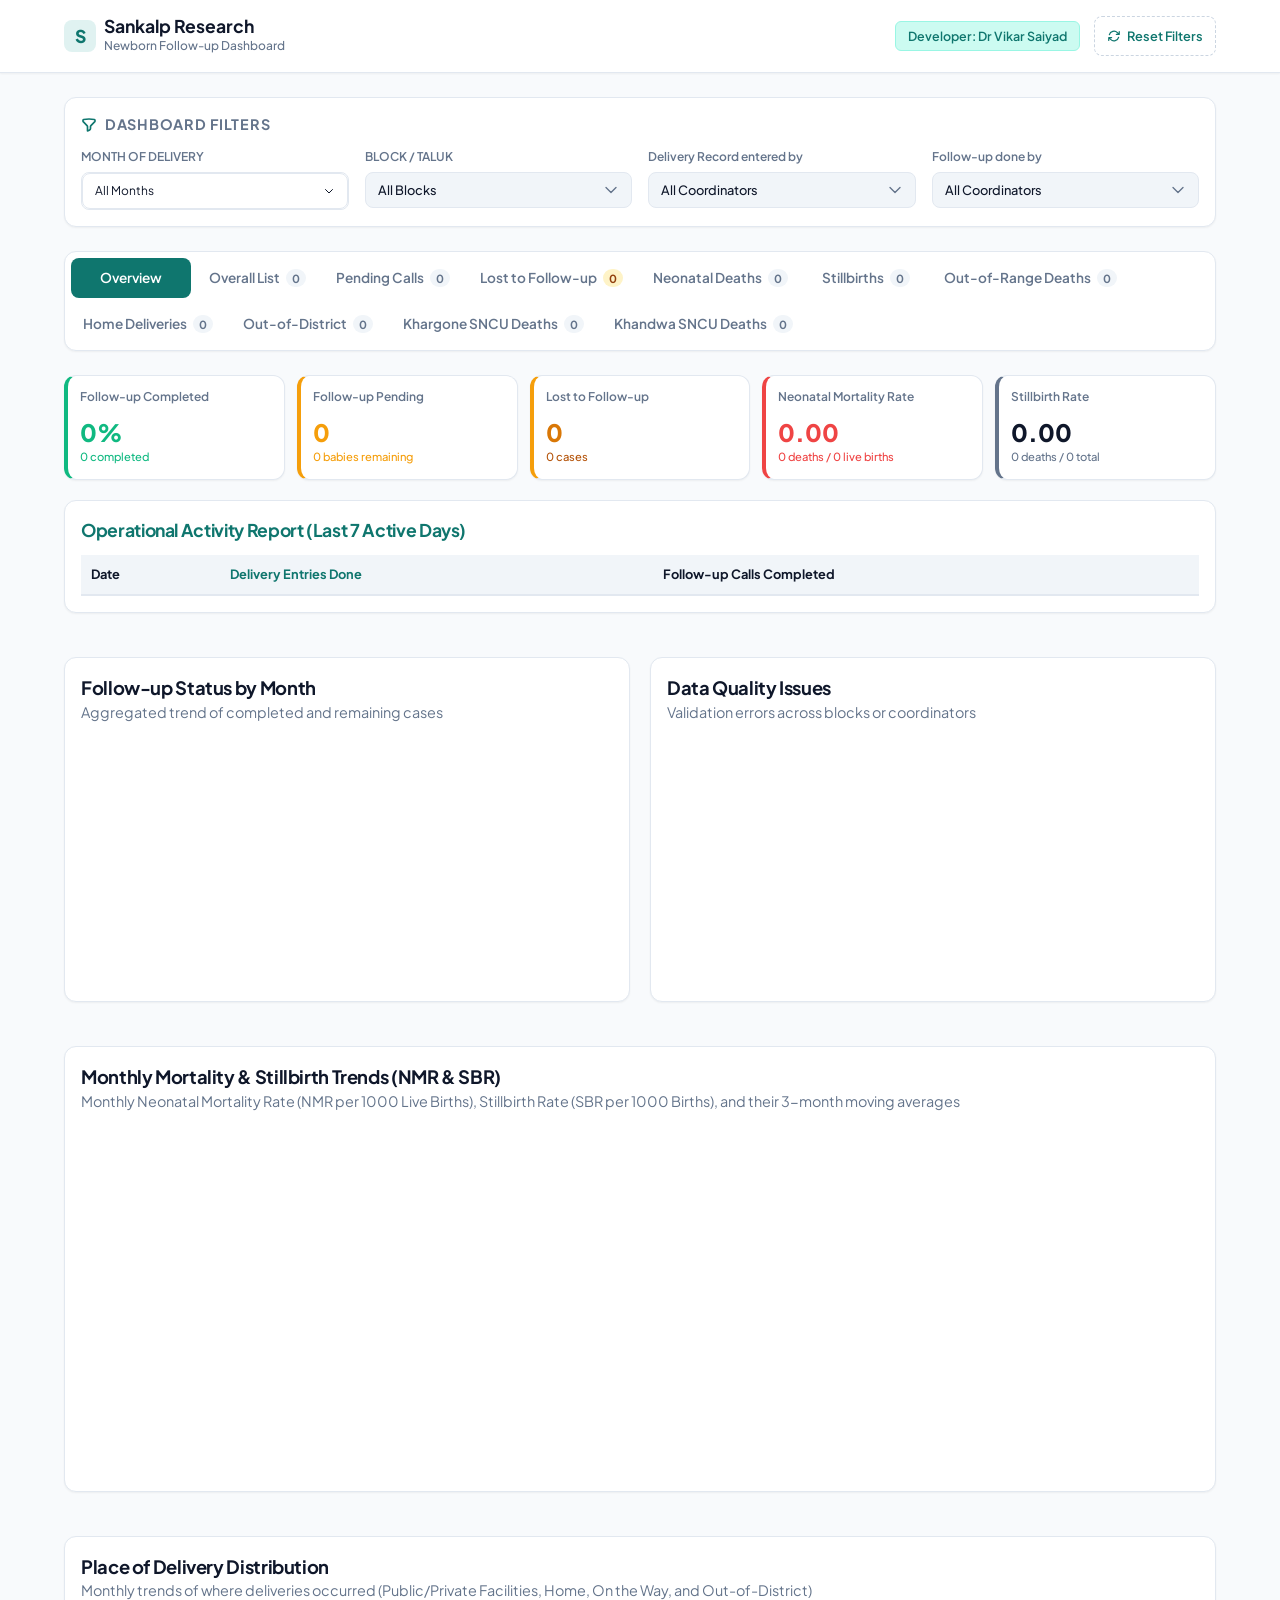
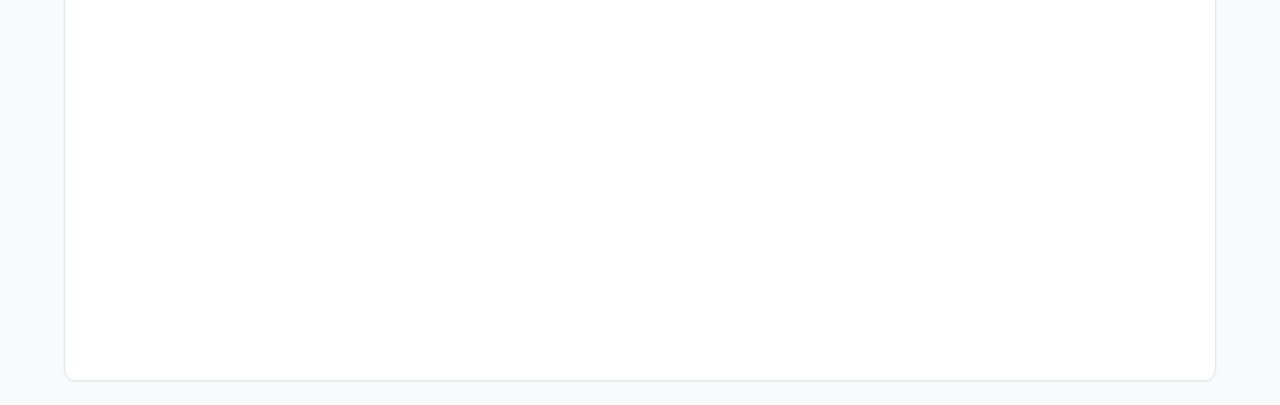
==== commit 6aff545e: "Update follow-up calendar math to include Day 28 due cases and all-cohort option" ====
--- a/templates/index.html
+++ b/templates/index.html
@@ -377,9 +377,11 @@
                             <div class="filter-group-inline" style="margin-right: 12px; display: inline-flex; align-items: center; gap: 6px;">
                                 <label for="filter-pending-type" style="font-size: 0.65rem; font-weight: 700; color: var(--color-text-muted); text-transform: uppercase;">Follow-up Type</label>
                                 <select id="filter-pending-type" class="filter-select" style="font-size: 0.75rem; padding: 4px 8px; height: 32px; border: 1px solid var(--color-border); border-radius: var(--radius-sm); background: #fff; cursor: pointer; min-width: 250px;">
-                                    <option value="ALL">All Pending (Age >= 29 Days)</option>
-                                    <option value="D29">29th Day Follow-up (Age 29 Days)</option>
-                                    <option value="OVERDUE">Previous Pending Follow-ups (Age >= 30 Days)</option>
+                                    <option value="ALL">All Due & Overdue (Age >= 28 Days)</option>
+                                    <option value="D28">Due Today (Day 28 Follow-up)</option>
+                                    <option value="D29">Day 29 Follow-up</option>
+                                    <option value="OVERDUE">Overdue Follow-ups (Age >= 29 Days)</option>
+                                    <option value="ALL_COHORT">All Incomplete Cases (All Cohort Ages)</option>
                                 </select>
                             </div>
                             <div class="search-bar-wrap">
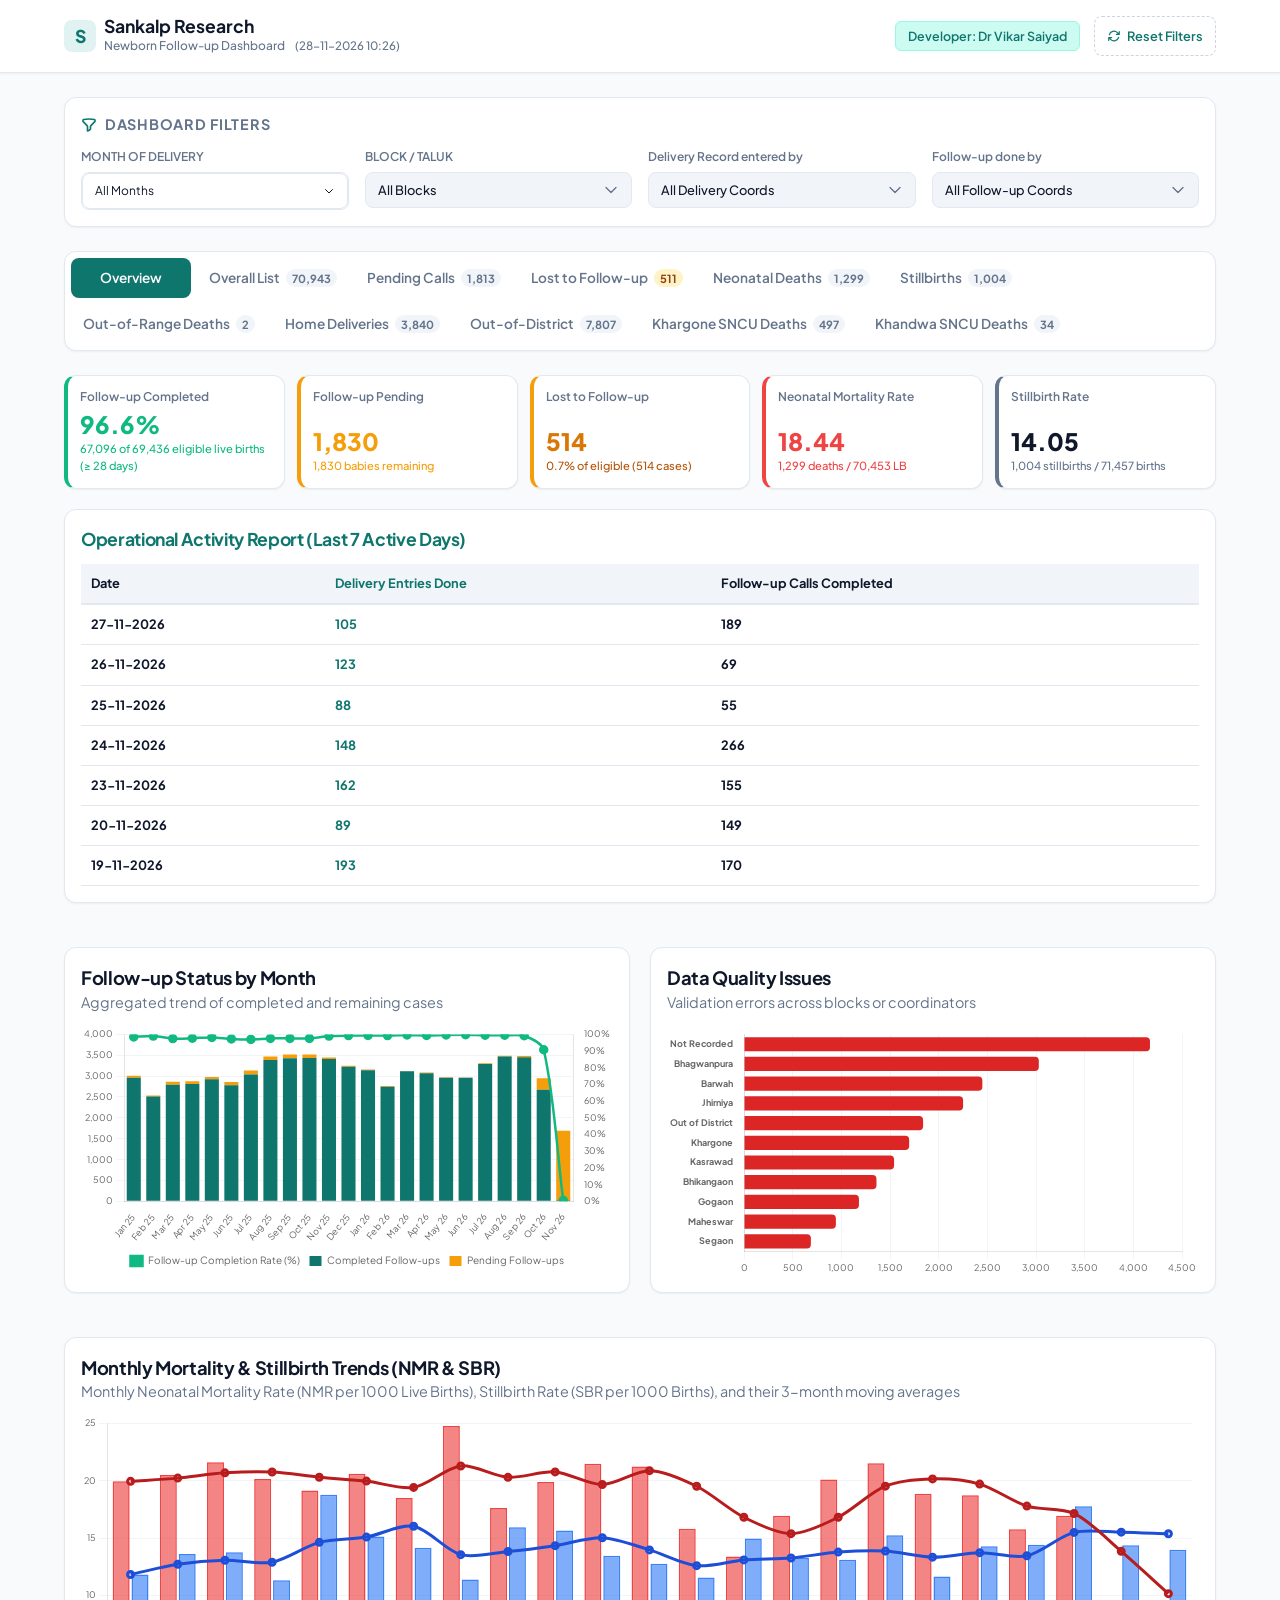
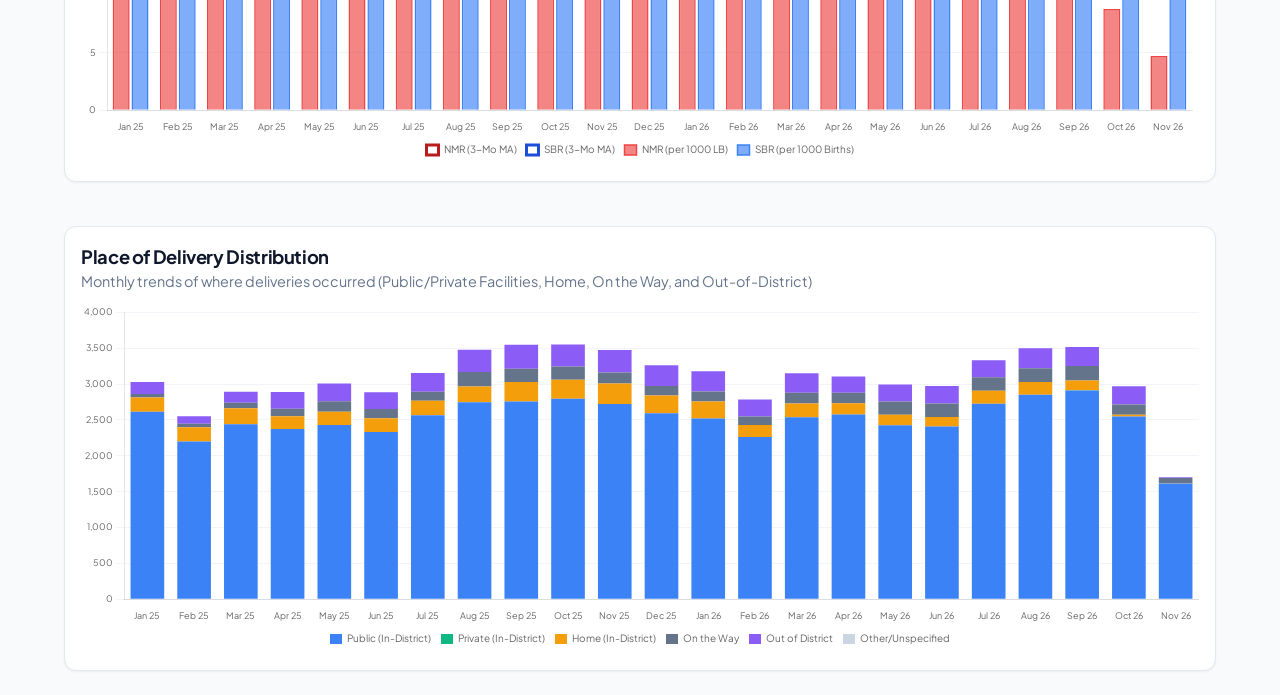
==== commit a3a0c89d: "Fix Place of Delivery subfilter and include Home deliveries in Neonatal Deaths and Stillbirths" ====
--- a/templates/index.html
+++ b/templates/index.html
@@ -574,6 +574,7 @@
                                     <th class="sortable" data-sort="death_date">Death Date <span class="sort-indicator">↕</span></th>
                                     <th class="sortable" data-sort="age_at_death">Age at Death <span class="sort-indicator">↕</span></th>
                                     <th class="sortable" data-sort="place_of_death">Place of Death <span class="sort-indicator">↕</span></th>
+                                    <th class="sortable" data-sort="deliv_place">Place of Delivery <span class="sort-indicator">↕</span></th>
                                     <th class="sortable" data-sort="phone1">Phone <span class="sort-indicator">↕</span></th>
                                 </tr>
                             </thead>
@@ -642,10 +643,10 @@
                                 <option value="Baby 3">Baby 3</option>
                             </select>
                         </div>
-                        <div class="filter-group" style="margin: 0; min-width: 180px; display: flex; flex-direction: column;">
-                            <label for="filter-stillbirth-place" class="filter-label" style="font-size: 0.65rem; margin-bottom: 2px; font-weight:700; color: var(--color-text-muted);">FILTER BY PLACE NAME</label>
+                        <div class="filter-group" style="margin: 0; min-width: 200px; display: flex; flex-direction: column;">
+                            <label for="filter-stillbirth-place" class="filter-label" style="font-size: 0.65rem; margin-bottom: 2px; font-weight:700; color: var(--color-text-muted);">FILTER BY PLACE OF DELIVERY (COL BY)</label>
                             <select id="filter-stillbirth-place" class="filter-select" style="font-size: 0.75rem; padding: 4px 8px; height: 32px; width: 100%; border: 1px solid var(--color-border); border-radius: var(--radius-sm); background: #fff; cursor: pointer;">
-                                <option value="ALL">All Places</option>
+                                <option value="ALL">All Places of Delivery</option>
                             </select>
                         </div>
                     </div>
